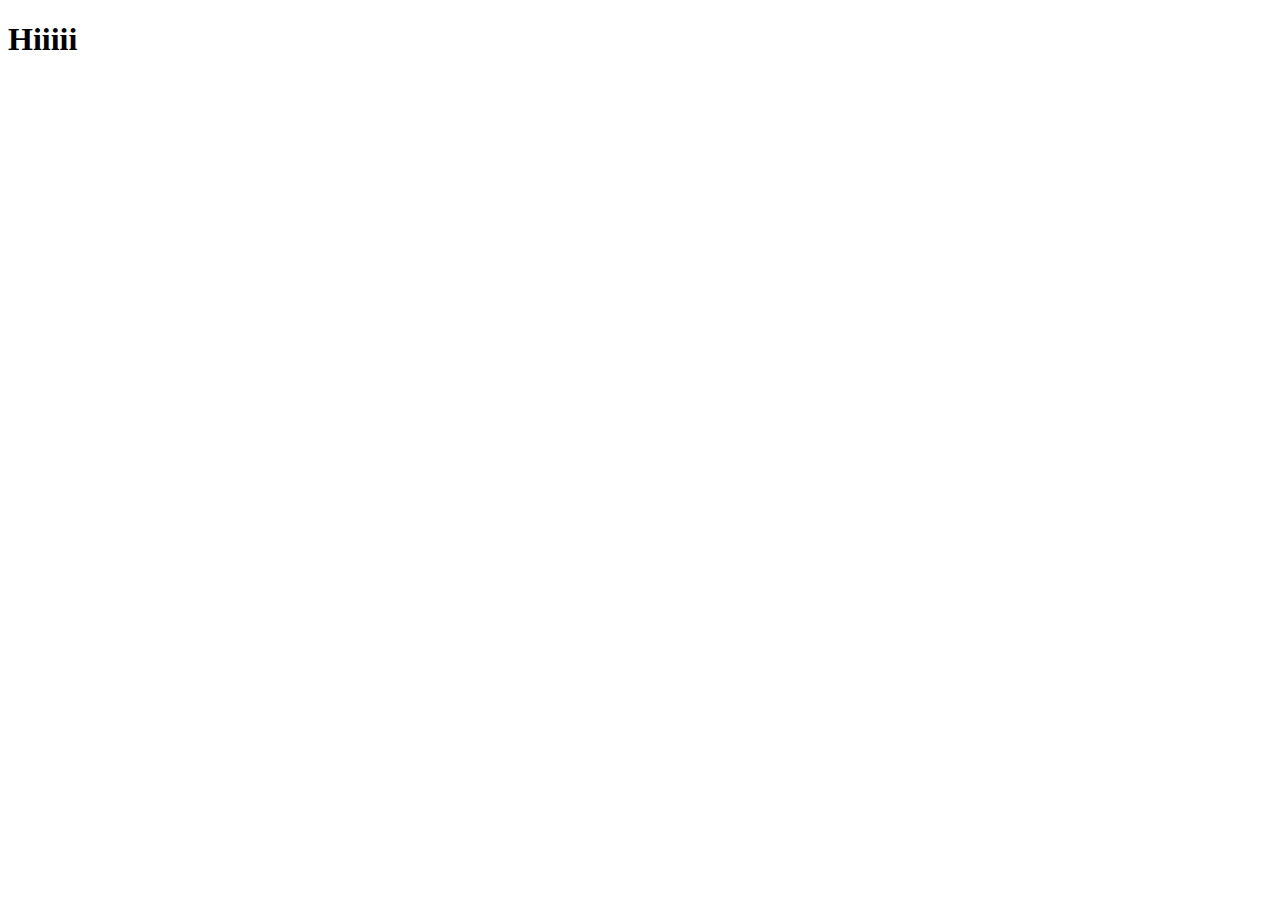
==== index.html @ 508764d7 "first commit" ====
<!DOCTYPE html>
<html lang="en">
<head>
    <meta charset="UTF-8">
    <meta name="viewport" content="width=device-width, initial-scale=1.0">
    <title>Akhil Pokle | Digital Designer and Web Developer</title>
</head>
<body>
    <h1>Hiiiii</h1>
</body>
</html>
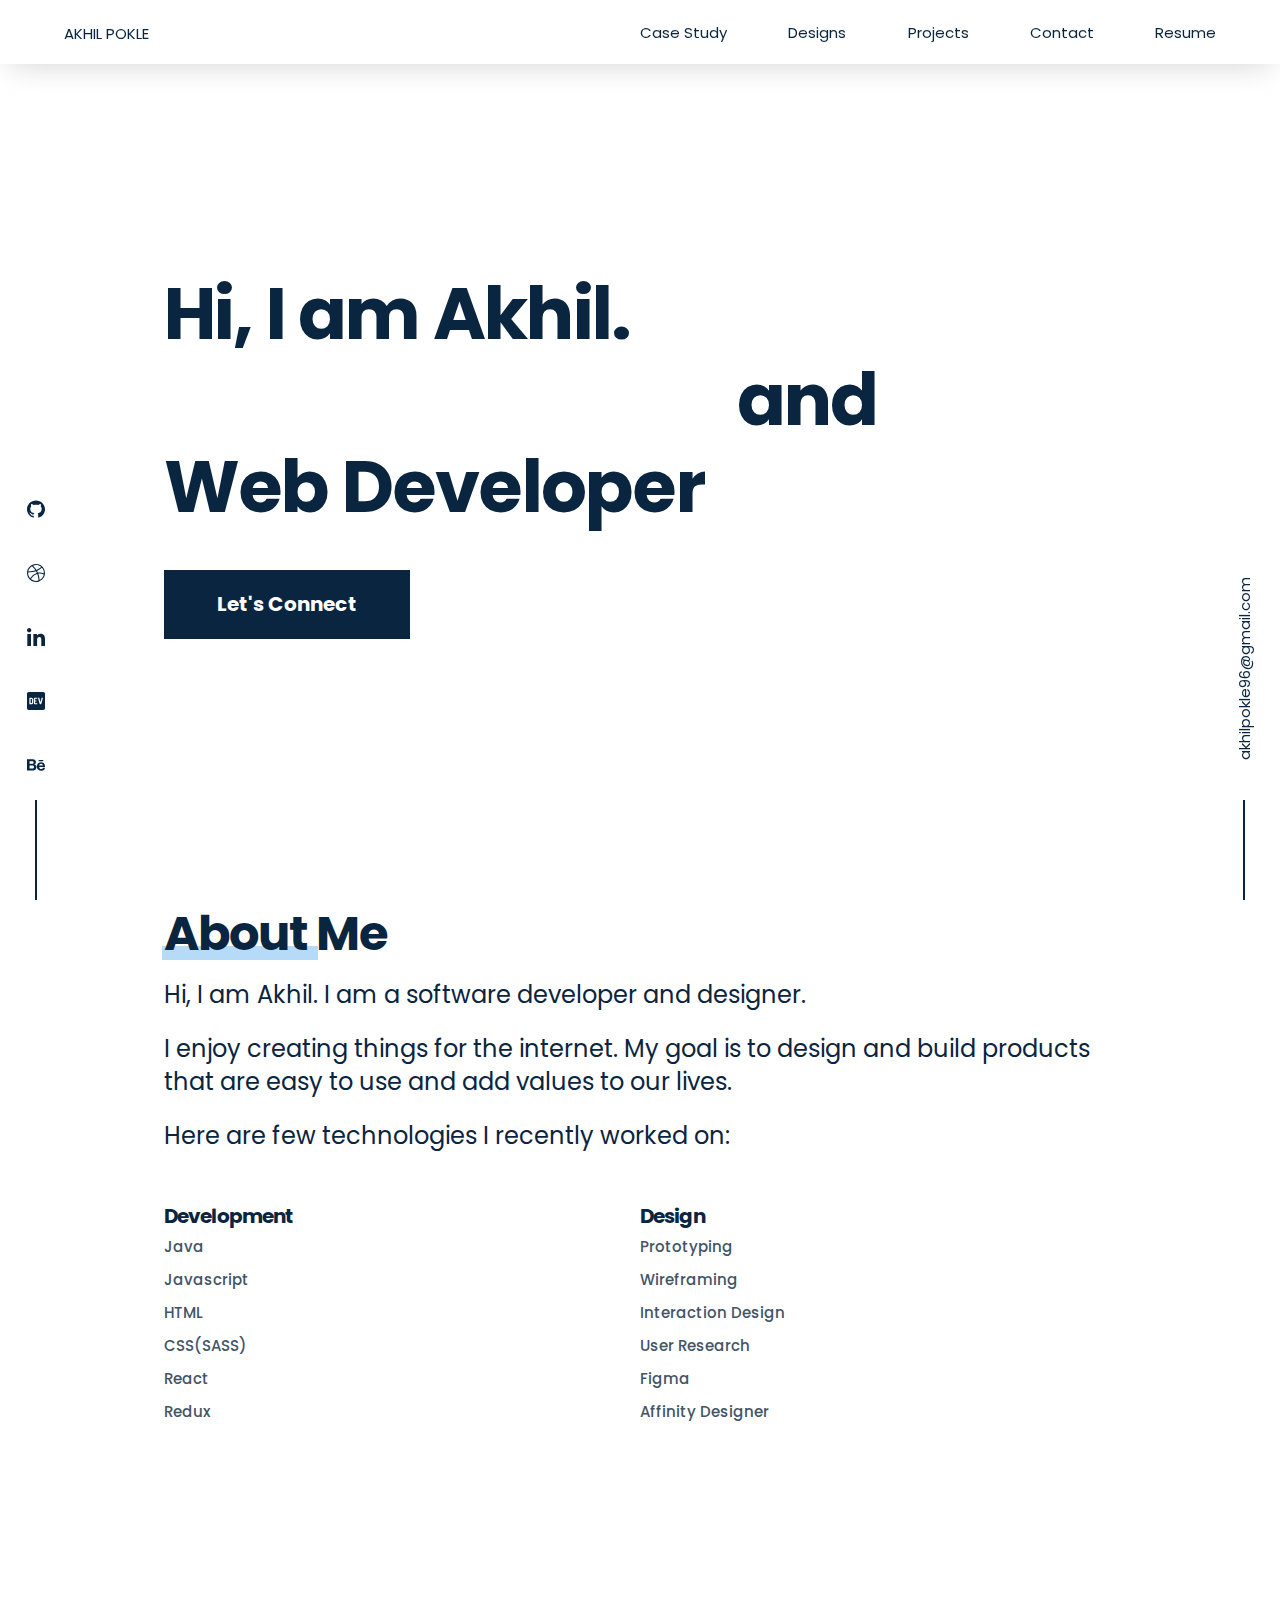
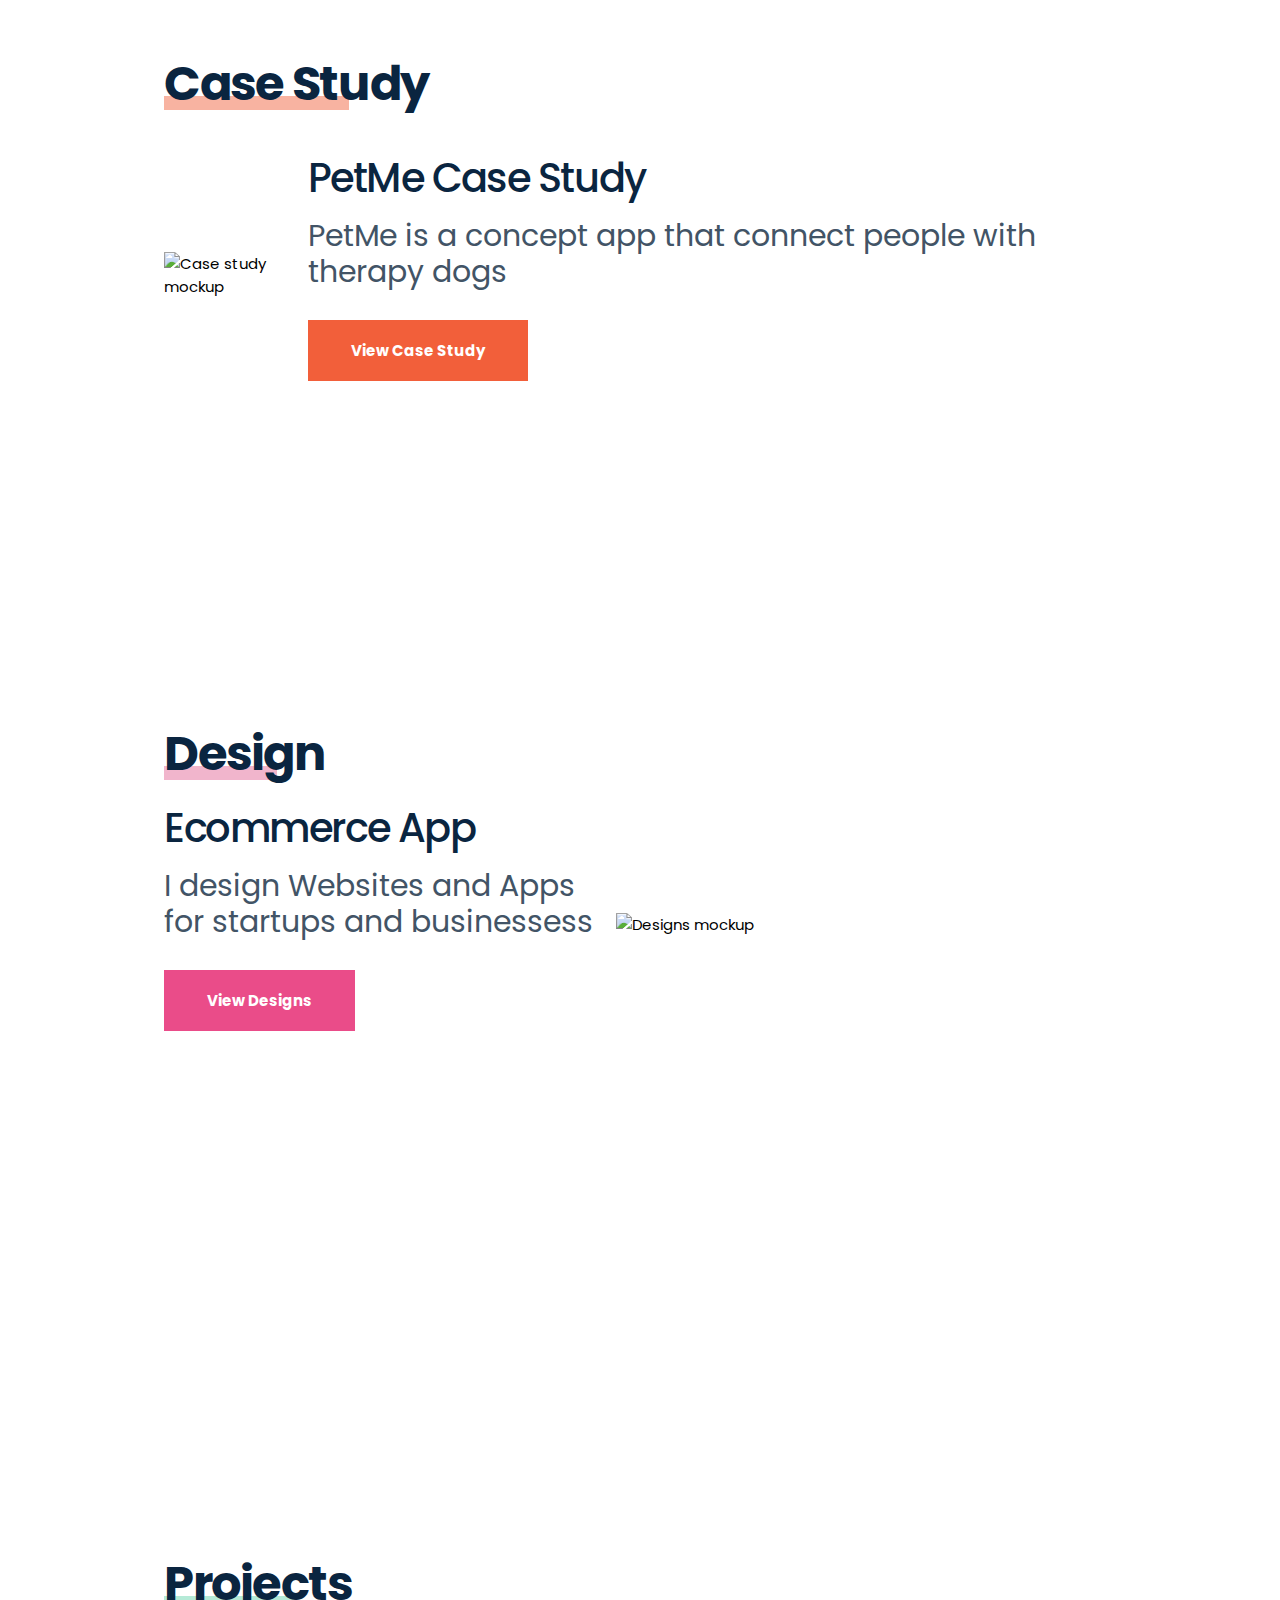
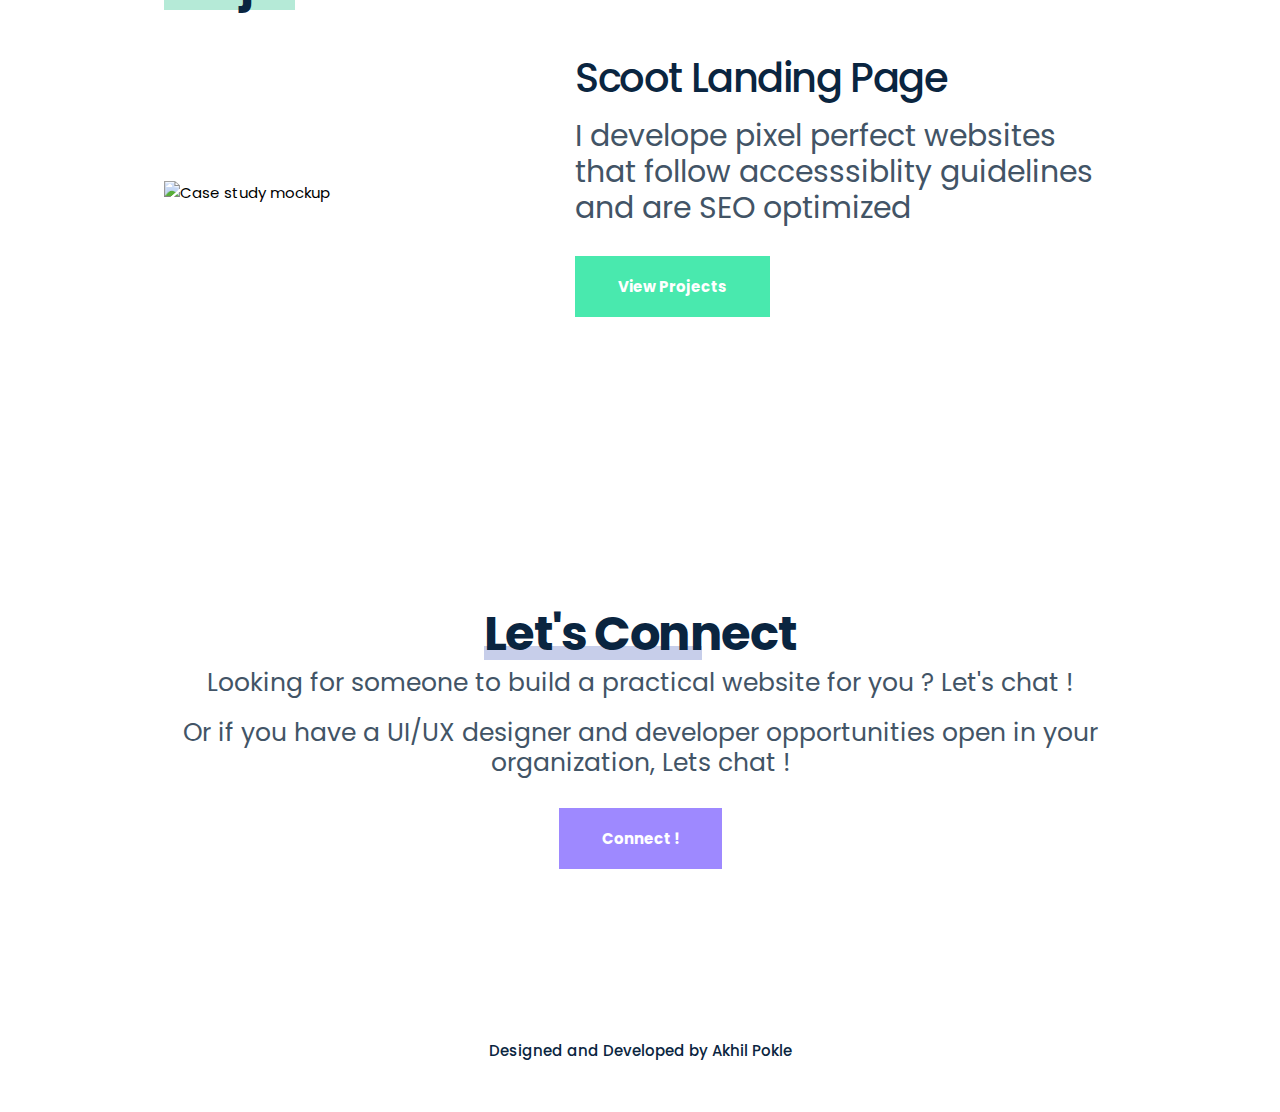
==== commit abadeafb: "project commit" ====
--- a/index.html
+++ b/index.html
@@ -4,8 +4,168 @@
     <meta charset="UTF-8">
     <meta name="viewport" content="width=device-width, initial-scale=1.0">
     <title>Akhil Pokle | Digital Designer and Web Developer</title>
+    <meta name="description" content="FrontEnd Developer | Web Designer | Web Developer | UI/UX Designer. Akhil Pokle is a freelance web designer and developer, he will design and develope websites for your startups and businesses">
+    <meta name="robots" content="index,follow" >   
+    <link rel="stylesheet" href="./styles/style.css">
 </head>
 <body>
-    <h1>Hiiiii</h1>
+    <!-- Hey there fello hacker ! If you're building your own portfolio and need any help, send me a HI, I will help you out with your project :)-->
+    <header>
+        <nav>
+            <div role="navigation" class="container">
+                <div class="logo" role="contentinfo" aria-roledescription="logo"><a href="./index.html">AKHIL POKLE</a></div>
+                <ul class="nav__items">
+                    <li><a class="nav_item" aria-label="Link to case study" href="#casestudy">Case Study</a></li>
+                    <li><a target="_blank" class="nav_item" aria-label="Link to designs" href="https://dribbble.com/akhilpokle">Designs</a></li>
+                    <li><a class="nav_item" aria-label="Link to projects" href="#projects">Projects</a></li>
+                    <li><a class="nav_item" aria-label="Link to contact information" href="#contact">Contact</a></li>
+                    <li><a class="nav_item" aria-label="Link to resume" href="./resume.pdf">Resume</a></li>
+                </ul>
+            </div>
+            <div  class="mobile">
+                <div class="logo" role="contentinfo" aria-roledescription="logo"><a href="./index.html">AKHIL POKLE</a></div>
+                <div class="hamburger">
+                    <span id="line1" role="none" class="line line1"></span>
+                    <span id="line2" role="none" class="line line2"></span>
+                    <span id="line3" role="none" class="line line3"></span>
+                </div>
+                <ul class="mobile__nav__items">
+                    <li><h3>Menu</h3></li>
+                    <li><a class="mobile__nav_item" aria-label="Link to case study" href="./case study/">Case Study</a></li>
+                    <li><a target="_blank" class="mobile__nav_item" aria-label="Link to designs" href="https://dribbble.com/akhilpokle">Designs</a></li>
+                    <li><a class="mobile__nav_item" aria-label="Link to projects" href="#projects">Projects</a></li>
+                    <li><a class="mobile__nav_item" aria-label="Link to contact information" href="#contact">Contact</a></li>
+                    <li><a class="mobile__nav_item" aria-label="Link to resume" href="resume.pdf">Resume</a></li>
+                </ul>
+            </div>
+        </nav>
+    </header>
+    <main>
+
+        <section class="hero">
+            <div role="heading" class="hero__container">
+                <div>
+                    <h1 class="t-h1 hero__header">
+                        Hi, I am Akhil.<br>
+                        <span role="none" class="gradient">Digital Designer</span> and<br>
+                        Web Developer
+                    </h1>
+                    <a aria-label="Link to contact information" href="#contact" class="btn btn-blue">Let's Connect</a>
+                </div>
+            </div>
+    </section>
+    <section class="about" id="about">
+        <div role="contentinfo" class="about__container">
+            <h2 class="t-h2 about__header">About Me</h2>
+            <p class="t-p">Hi, I am Akhil. I am a software developer and designer.</p> 
+            <p class="t-p">I enjoy creating things for the internet. My goal is to design and build products that are easy to use and add values to our lives.</p>
+            <p class="t-p">Here are few technologies I recently worked on:</p>
+            <div role="contentinfo" class="skills__container">
+                <div role="contentinfo" class="skill">
+                    <h4 class="t-h4">Development</h4>
+                    <ul class="skill__items">
+                        <li class="skill__item">Java</li>
+                        <li class="skill__item">Javascript</li>
+                        <li class="skill__item">HTML</li>
+                        <li class="skill__item">CSS(SASS)</li>
+                        <li class="skill__item">React</li>
+                        <li class="skill__item">Redux</li>
+                    </ul>
+                </div>
+                <div role="contentinfo"  class="skill">
+                    <h4 class="t-h4">Design</h4>
+                    <ul class="skill__items">
+                        <li class="skill__item">Prototyping</li>
+                        <li class="skill__item">Wireframing</li>
+                        <li class="skill__item">Interaction Design</li>
+                        <li class="skill__item">User Research</li>
+                        <li class="skill__item">Figma</li>
+                        <li class="skill__item">Affinity Designer</li>
+                    </ul>
+                </div>
+            </div> 
+        </div>
+    </section>
+    <section class="case__study" id="casestudy">
+        <div role="contentinfo" class="case__study__container">
+            <div class="case__study__header">
+                <h2 class="t-h2"> Case Study</h2>
+            </div>
+            <div class="case__study__details">
+                <img src="./images/Artboard 1.png" alt="Case study mockup">
+                <div role="contentinfo" class="case__study__about">
+                    <h3 class="t-h3">PetMe Case Study</h3>
+                    <p class="t-p">PetMe is a concept app that connect people with therapy dogs</p>
+                    <a class="btn btn-orange" href="./case study/petMe/index.html">View Case Study</a>
+                </div>
+            </div>
+        </div>
+    </section>
+    <section class="design" id="design">
+        <div role="contentinfo" class="design__container">
+            <div class="design__header">
+                <h2 class="t-h2">Design</h2>
+            </div>
+            <div class="design__details">
+                <div role="contentinfo" class="design__about">
+                    <h3 class="t-h3">Ecommerce App</h3>
+                    <p class="t-p">I design Websites and Apps for startups and businessess</p>
+                    <a class="btn btn-orange" href="./case study/petMe/index.html">View Designs</a>
+                </div>
+                <img src="./images/design.png" alt="Designs mockup">
+            </div>
+        </div>
+    </section>
+    <section class="projects" id="projects">
+        <div role="contentinfo" class="projects__container">
+            <div class="projects__header">
+                <h2 class="t-h2"> Projects </h2>
+            </div>
+            <div class="projects__details">
+                <img src="./images/scoot.jpg" alt="Case study mockup">
+                <div role="contentinfo" class="projects__about">
+                    <h3 class="t-h3">Scoot Landing Page</h3>
+                    <p class="t-p">I develope pixel perfect websites that follow accesssiblity guidelines and are SEO optimized</p>
+                    <a class="btn btn-orange" href="./projects.html">View Projects</a>
+                </div>
+            </div>
+        </div>
+    </section>
+    <section class="contact" id="contact">
+        <div role="contentinfo" class="contact__container">
+            <h2 class="t-h2 contact__header">Let's Connect</h2>
+            <p class="t-p">Looking for someone to build a practical website for you ? Let's chat !</p> 
+            <p class="t-p">Or if you have a UI/UX designer and developer opportunities open in your organization, Lets chat !</p>
+            <a class="btn btn-orange" href="mailto:akhilpokle96@gmail.com">Connect !</a>
+        </div>
+    </section>
+</main>
+    <footer>
+        <nav>
+            <div class="mobile__nav">
+                <a target="_blank" aria-label="link to github" target="_blank" rel="nofollow noopener noreferrer" aria-label="GitHub" href="https://github.com/AKHILP96"><span class="screen-reader-only">link to github</span>  <svg id="Bold" enable-background="new 0 0 24 24" height="24" viewBox="0 0 24 24" width="24" xmlns="http://www.w3.org/2000/svg"><path fill="#0A2540" d="m12 .5c-6.63 0-12 5.28-12 11.792 0 5.211 3.438 9.63 8.205 11.188.6.111.82-.254.82-.567 0-.28-.01-1.022-.015-2.005-3.338.711-4.042-1.582-4.042-1.582-.546-1.361-1.335-1.725-1.335-1.725-1.087-.731.084-.716.084-.716 1.205.082 1.838 1.215 1.838 1.215 1.07 1.803 2.809 1.282 3.495.981.108-.763.417-1.282.76-1.577-2.665-.295-5.466-1.309-5.466-5.827 0-1.287.465-2.339 1.235-3.164-.135-.298-.54-1.497.105-3.121 0 0 1.005-.316 3.3 1.209.96-.262 1.98-.392 3-.398 1.02.006 2.04.136 3 .398 2.28-1.525 3.285-1.209 3.285-1.209.645 1.624.24 2.823.12 3.121.765.825 1.23 1.877 1.23 3.164 0 4.53-2.805 5.527-5.475 5.817.42.354.81 1.077.81 2.182 0 1.578-.015 2.846-.015 3.229 0 .309.21.678.825.56 4.801-1.548 8.236-5.97 8.236-11.173 0-6.512-5.373-11.792-12-11.792z"/></svg></a>
+                <a target="_blank" aria-label="link to dribbble" target="_blank" rel="nofollow noopener noreferrer" aria-label="Dribbble"  href="https://dribbble.com/akhilpokle"><span class="screen-reader-only">link to dribbble</span>  <svg xmlns="http://www.w3.org/2000/svg" id="regular" enable-background="new 0 0 24 24" height="24" viewBox="0 0 24 24" width="24"><g><path d="m16.354 23.17c.02-.006.039-.014.059-.021 12.215-4.853 8.836-23.149-4.413-23.149-6.649 0-12 5.42-12 12 0 8.327 8.434 14.269 16.354 11.17zm-11.073-3.111c.852-1.432 3.609-5.472 8.315-6.866.984 2.509 1.674 5.436 1.742 8.755-3.566 1.199-7.327.392-10.057-1.889zm11.532 1.263c-.131-3.189-.782-6.017-1.71-8.467 2.082-.325 4.492-.108 7.225.987-.581 3.261-2.666 6.002-5.515 7.48zm5.672-9.031c-3.01-1.131-5.663-1.272-7.959-.834-.355-.8-.728-1.569-1.123-2.277 3.523-1.407 5.605-3.122 6.537-4.03 1.645 1.904 2.622 4.369 2.545 7.141zm-3.61-8.209c-.848.807-2.845 2.437-6.26 3.77-1.674-2.648-3.464-4.516-4.598-5.562 3.628-1.494 7.812-.856 10.858 1.792zm-12.292-1.059c.856.753 2.735 2.561 4.548 5.357-2.49.802-5.612 1.391-9.409 1.474.604-2.894 2.408-5.346 4.861-6.831zm-5.051 8.337c4.25-.069 7.69-.74 10.409-1.648.376.659.733 1.377 1.076 2.123-4.735 1.508-7.694 5.401-8.827 7.159-1.828-2.04-2.836-4.702-2.658-7.634z" data-original="#000000" class="active-path" data-old_color="#000000" fill="#0A2540"/></g> </svg></a>
+                <a target="_blank" aria-label="link to linkedin" target="_blank" rel="nofollow noopener noreferrer" aria-label="LinkedIn"  href="https://www.linkedin.com/in/akhil-pokle/"><span class="screen-reader-only">link to linkedin</span>  <svg xmlns="http://www.w3.org/2000/svg" id="Bold" enable-background="new 0 0 24 24" height="24" viewBox="0 0 24 24" width="24"><g><path d="m23.994 24v-.001h.006v-8.802c0-4.306-.927-7.623-5.961-7.623-2.42 0-4.044 1.328-4.707 2.587h-.07v-2.185h-4.773v16.023h4.97v-7.934c0-2.089.396-4.109 2.983-4.109 2.549 0 2.587 2.384 2.587 4.243v7.801z" data-original="#000000" class="active-path" data-old_color="#000000" fill="#0A2540"/><path d="m.396 7.977h4.976v16.023h-4.976z" data-original="#000000" class="active-path" data-old_color="#000000" fill="#0A2540"/><path d="m2.882 0c-1.591 0-2.882 1.291-2.882 2.882s1.291 2.909 2.882 2.909 2.882-1.318 2.882-2.909c-.001-1.591-1.292-2.882-2.882-2.882z" data-original="#000000" class="active-path" data-old_color="#000000" fill="#0A2540"/></g> </svg></a>
+                <a target="_blank" aria-label="link to dev.to" target="_blank" rel="nofollow noopener noreferrer" aria-label="Dev.to"  href="https://dev.to/akhilpokle"><span class="screen-reader-only">link to dev.to</span>  <svg viewBox="0 32 447.99999999999994 448" xmlns="http://www.w3.org/2000/svg" width="24" height="24"><path fill="#0A2540" d="M120.12 208.29c-3.88-2.9-7.77-4.35-11.65-4.35H91.03v104.47h17.45c3.88 0 7.77-1.45 11.65-4.35s5.82-7.25 5.82-13.06v-69.65c-.01-5.8-1.96-10.16-5.83-13.06zM404.1 32H43.9C19.7 32 .06 51.59 0 75.8v360.4C.06 460.41 19.7 480 43.9 480h360.2c24.21 0 43.84-19.59 43.9-43.8V75.8c-.06-24.21-19.7-43.8-43.9-43.8zM154.2 291.19c0 18.81-11.61 47.31-48.36 47.25h-46.4V172.98h47.38c35.44 0 47.36 28.46 47.37 47.28zm100.68-88.66H201.6v38.42h32.57v29.57H201.6v38.41h53.29v29.57h-62.18c-11.16.29-20.44-8.53-20.72-19.69V193.7c-.27-11.15 8.56-20.41 19.71-20.69h63.19zm103.64 115.29c-13.2 30.75-36.85 24.63-47.44 0l-38.53-144.8h32.57l29.71 113.72 29.57-113.72h32.58z"/></svg></a>
+                <a target="_blank" aria-label="link to behance" target="_blank" rel="nofollow noopener noreferrer" aria-label="behance"  href="https://www.behance.net/akhilpokle"><span class="screen-reader-only">link to behance</span><svg xmlns="http://www.w3.org/2000/svg" width="24" height="24" viewBox="0.5 94.187 511 323.626"><path fill="#0A2540" d="M206.729 238.87s48.358-3.59 48.358-60.297c0-56.711-39.563-84.387-89.678-84.387H.5v316.909h164.909s100.671 3.18 100.671-93.537c0 .001 4.389-78.688-59.351-78.688zm-53.19-88.357h11.87s22.416 0 22.416 32.973c0 32.969-13.183 37.749-28.136 37.749H73.161v-70.722h80.378zm7.21 204.257H73.161v-84.69h92.248s33.41-.438 33.41 43.522c0 37.068-24.954 40.888-38.07 41.168zm239.593-179.953c-121.873 0-121.765 121.766-121.765 121.766s-8.362 121.141 121.765 121.141c0 0 108.438 6.195 108.438-84.271h-55.768s1.86 34.068-50.81 34.068c0 0-55.777 3.738-55.777-55.135H510.64c0-.001 17.968-137.569-110.298-137.569zm-54.53 95.263s6.81-48.846 55.769-48.846c48.949 0 48.336 48.846 48.336 48.846H345.812zm117.096-118.199H332.159v-39.025h130.749v39.025z"/></svg></a>
+            </div>
+        </nav>
+        <div role="contentinfo" class="bragging">
+            <p>Designed and Developed  by Akhil Pokle</p>
+        </div>
+    </footer>
+    <section class="side__left">
+        <a target="_blank" aria-label="link to github" target="_blank" rel="nofollow noopener noreferrer" aria-label="GitHub" href="https://github.com/AKHILP96"><span class="screen-reader-only">link to github</span>  <svg id="Bold" enable-background="new 0 0 24 24" height="18" viewBox="0 0 24 24" width="18" xmlns="http://www.w3.org/2000/svg"><path fill="#0A2540" d="m12 .5c-6.63 0-12 5.28-12 11.792 0 5.211 3.438 9.63 8.205 11.188.6.111.82-.254.82-.567 0-.28-.01-1.022-.015-2.005-3.338.711-4.042-1.582-4.042-1.582-.546-1.361-1.335-1.725-1.335-1.725-1.087-.731.084-.716.084-.716 1.205.082 1.838 1.215 1.838 1.215 1.07 1.803 2.809 1.282 3.495.981.108-.763.417-1.282.76-1.577-2.665-.295-5.466-1.309-5.466-5.827 0-1.287.465-2.339 1.235-3.164-.135-.298-.54-1.497.105-3.121 0 0 1.005-.316 3.3 1.209.96-.262 1.98-.392 3-.398 1.02.006 2.04.136 3 .398 2.28-1.525 3.285-1.209 3.285-1.209.645 1.624.24 2.823.12 3.121.765.825 1.23 1.877 1.23 3.164 0 4.53-2.805 5.527-5.475 5.817.42.354.81 1.077.81 2.182 0 1.578-.015 2.846-.015 3.229 0 .309.21.678.825.56 4.801-1.548 8.236-5.97 8.236-11.173 0-6.512-5.373-11.792-12-11.792z"/></svg></a>
+        <a target="_blank" aria-label="link to dribbble" target="_blank" rel="nofollow noopener noreferrer" aria-label="Dribbble"  href="https://dribbble.com/akhilpokle"><span class="screen-reader-only">link to dribbble</span>  <svg xmlns="http://www.w3.org/2000/svg" id="regular" enable-background="new 0 0 24 24" height="18" viewBox="0 0 24 24" width="18"><g><path d="m16.354 23.17c.02-.006.039-.014.059-.021 12.215-4.853 8.836-23.149-4.413-23.149-6.649 0-12 5.42-12 12 0 8.327 8.434 14.269 16.354 11.17zm-11.073-3.111c.852-1.432 3.609-5.472 8.315-6.866.984 2.509 1.674 5.436 1.742 8.755-3.566 1.199-7.327.392-10.057-1.889zm11.532 1.263c-.131-3.189-.782-6.017-1.71-8.467 2.082-.325 4.492-.108 7.225.987-.581 3.261-2.666 6.002-5.515 7.48zm5.672-9.031c-3.01-1.131-5.663-1.272-7.959-.834-.355-.8-.728-1.569-1.123-2.277 3.523-1.407 5.605-3.122 6.537-4.03 1.645 1.904 2.622 4.369 2.545 7.141zm-3.61-8.209c-.848.807-2.845 2.437-6.26 3.77-1.674-2.648-3.464-4.516-4.598-5.562 3.628-1.494 7.812-.856 10.858 1.792zm-12.292-1.059c.856.753 2.735 2.561 4.548 5.357-2.49.802-5.612 1.391-9.409 1.474.604-2.894 2.408-5.346 4.861-6.831zm-5.051 8.337c4.25-.069 7.69-.74 10.409-1.648.376.659.733 1.377 1.076 2.123-4.735 1.508-7.694 5.401-8.827 7.159-1.828-2.04-2.836-4.702-2.658-7.634z" data-original="#000000" class="active-path" data-old_color="#000000" fill="#0A2540"/></g> </svg></a>
+        <a target="_blank" aria-label="link to linkedin" target="_blank" rel="nofollow noopener noreferrer" aria-label="LinkedIn"  href="https://www.linkedin.com/in/akhil-pokle/"><span class="screen-reader-only">link to linkedin</span>  <svg xmlns="http://www.w3.org/2000/svg" id="Bold" enable-background="new 0 0 24 24" height="18" viewBox="0 0 24 24" width="18"><g><path d="m23.994 24v-.001h.006v-8.802c0-4.306-.927-7.623-5.961-7.623-2.42 0-4.044 1.328-4.707 2.587h-.07v-2.185h-4.773v16.023h4.97v-7.934c0-2.089.396-4.109 2.983-4.109 2.549 0 2.587 2.384 2.587 4.243v7.801z" data-original="#000000" class="active-path" data-old_color="#000000" fill="#0A2540"/><path d="m.396 7.977h4.976v16.023h-4.976z" data-original="#000000" class="active-path" data-old_color="#000000" fill="#0A2540"/><path d="m2.882 0c-1.591 0-2.882 1.291-2.882 2.882s1.291 2.909 2.882 2.909 2.882-1.318 2.882-2.909c-.001-1.591-1.292-2.882-2.882-2.882z" data-original="#000000" class="active-path" data-old_color="#000000" fill="#0A2540"/></g> </svg></a>
+        <a target="_blank" aria-label="link to dev.to" target="_blank" rel="nofollow noopener noreferrer" aria-label="Dev.to"  href="https://dev.to/akhilpokle"><span class="screen-reader-only">link to dev.to</span>  <svg viewBox="0 32 447.99999999999994 448" xmlns="http://www.w3.org/2000/svg" width="18" height="18"><path fill="#0A2540" d="M120.12 208.29c-3.88-2.9-7.77-4.35-11.65-4.35H91.03v104.47h17.45c3.88 0 7.77-1.45 11.65-4.35s5.82-7.25 5.82-13.06v-69.65c-.01-5.8-1.96-10.16-5.83-13.06zM404.1 32H43.9C19.7 32 .06 51.59 0 75.8v360.4C.06 460.41 19.7 480 43.9 480h360.2c24.21 0 43.84-19.59 43.9-43.8V75.8c-.06-24.21-19.7-43.8-43.9-43.8zM154.2 291.19c0 18.81-11.61 47.31-48.36 47.25h-46.4V172.98h47.38c35.44 0 47.36 28.46 47.37 47.28zm100.68-88.66H201.6v38.42h32.57v29.57H201.6v38.41h53.29v29.57h-62.18c-11.16.29-20.44-8.53-20.72-19.69V193.7c-.27-11.15 8.56-20.41 19.71-20.69h63.19zm103.64 115.29c-13.2 30.75-36.85 24.63-47.44 0l-38.53-144.8h32.57l29.71 113.72 29.57-113.72h32.58z"/></svg></a>
+        <a target="_blank" aria-label="link to behance" target="_blank" rel="nofollow noopener noreferrer" aria-label="behance"  href="https://www.behance.net/akhilpokle"><span class="screen-reader-only">link to behance</span><svg xmlns="http://www.w3.org/2000/svg" width="18" height="18" viewBox="0.5 94.187 511 323.626"><path fill="#0A2540" d="M206.729 238.87s48.358-3.59 48.358-60.297c0-56.711-39.563-84.387-89.678-84.387H.5v316.909h164.909s100.671 3.18 100.671-93.537c0 .001 4.389-78.688-59.351-78.688zm-53.19-88.357h11.87s22.416 0 22.416 32.973c0 32.969-13.183 37.749-28.136 37.749H73.161v-70.722h80.378zm7.21 204.257H73.161v-84.69h92.248s33.41-.438 33.41 43.522c0 37.068-24.954 40.888-38.07 41.168zm239.593-179.953c-121.873 0-121.765 121.766-121.765 121.766s-8.362 121.141 121.765 121.141c0 0 108.438 6.195 108.438-84.271h-55.768s1.86 34.068-50.81 34.068c0 0-55.777 3.738-55.777-55.135H510.64c0-.001 17.968-137.569-110.298-137.569zm-54.53 95.263s6.81-48.846 55.769-48.846c48.949 0 48.336 48.846 48.336 48.846H345.812zm117.096-118.199H332.159v-39.025h130.749v39.025z"/></svg></a>
+    </section>
+    <section class="side__right">
+        <a href="mailto:akhilpokle96@gmail.com"><p>akhilpokle96@gmail.com</p></a>
+    </section>
+    <div role="contentinfo" id="shots"></div>
+    <script src="https://cdnjs.cloudflare.com/ajax/libs/jquery/3.5.1/jquery.min.js" integrity="sha512-bLT0Qm9VnAYZDflyKcBaQ2gg0hSYNQrJ8RilYldYQ1FxQYoCLtUjuuRuZo+fjqhx/qtq/1itJ0C2ejDxltZVFg==" crossorigin="anonymous"></script>
+    <script src="./app.js"></script>
 </body>
 </html>--- a/styles/style.css
+++ b/styles/style.css
@@ -0,0 +1,1288 @@
+@import url("https://fonts.googleapis.com/css2?family=Poppins:wght@400;500;700&display=swap");
+:root {
+  --color-header: #0a2540;
+  --color-copy: #425466;
+  --color-white: #fff;
+  --font-family: 'Poppins', sans-serif;
+  --weight-light: 400;
+  --weight-regular: 500;
+  --weight-bold: 700;
+  --transition: 300ms ease-in-out;
+}
+
+html {
+  -webkit-box-sizing: border-box;
+          box-sizing: border-box;
+  font-size: 62.5%;
+}
+
+*,
+*::before,
+*::after {
+  -webkit-box-sizing: inherit;
+          box-sizing: inherit;
+}
+
+html,
+body {
+  height: 100%;
+}
+
+body {
+  margin: 0;
+  font-family: var(--font-family);
+  font-size: 1.5rem;
+  background-color: var(--color-white);
+  color: var(--color-dim-grey);
+  overflow-x: hidden;
+  position: relative;
+}
+
+ul {
+  list-style-type: none;
+  padding: 0;
+  margin: 0;
+}
+
+a {
+  text-decoration: none;
+}
+
+h1,
+h2,
+h3,
+h4,
+p {
+  margin: 0;
+}
+
+html {
+  scroll-behavior: smooth;
+}
+
+.t-h1 {
+  font-family: var(--font-family);
+  font-weight: var(--weight-bold);
+  line-height: 1;
+  font-size: 7.2rem;
+  letter-spacing: -1.79px;
+  color: var(--color-header);
+}
+
+.t-h2 {
+  font-family: var(--font-family);
+  font-weight: var(--weight-bold);
+  font-size: 4.8rem;
+  letter-spacing: -1.43px;
+  line-height: 1;
+  color: var(--color-header);
+}
+
+.t-h3 {
+  font-family: var(--font-family);
+  font-weight: var(--weight-regular);
+  font-size: 4rem;
+  letter-spacing: -1.43px;
+  line-height: 1;
+  color: var(--color-header);
+}
+
+.t-h4 {
+  font-family: var(--font-family);
+  font-weight: var(--weight-bold);
+  font-size: 2rem;
+  letter-spacing: -0.89px;
+  line-height: 1.4;
+  color: var(--color-header);
+}
+
+.t-p {
+  font-family: var(--font-family);
+  font-weight: var(--weight-light);
+  font-size: 1.5rem;
+  letter-spacing: 0px;
+  line-height: 2.5rem;
+  color: var(--color-header);
+}
+
+.btn {
+  text-decoration: none;
+  border: none;
+  cursor: pointer;
+  font-weight: var(--weight-bold);
+  font-family: var(--font-family);
+  font-size: 1.5rem;
+  line-height: 1.667;
+  display: -webkit-box;
+  display: -ms-flexbox;
+  display: flex;
+  -webkit-box-pack: center;
+      -ms-flex-pack: center;
+          justify-content: center;
+  -webkit-box-align: center;
+      -ms-flex-align: center;
+          align-items: center;
+}
+
+.btn-blue {
+  background-color: var(--color-header);
+  border: 3px solid transparent;
+  color: var(--color-white);
+  -webkit-transition: var(--transition);
+  transition: var(--transition);
+}
+
+.btn-blue:hover, .btn-blue:focus {
+  outline: none;
+  color: var(--color-header);
+  background-color: transparent;
+  border-color: var(--color-header);
+}
+
+.screen-reader-only {
+  padding: 0;
+  width: 1px;
+  height: 1px;
+  position: absolute;
+  clip: rect(1px, 1px, 1px, 1px);
+  -webkit-clip-path: inset(0px 0px 99.9% 99.9%);
+          clip-path: inset(0px 0px 99.9% 99.9%);
+  overflow: hidden;
+  border: 0;
+}
+
+a {
+  color: #0a2540;
+  -webkit-transition: var(--transition);
+  transition: var(--transition);
+}
+
+a:hover {
+  color: #7c8fa1;
+}
+
+header {
+  position: fixed;
+  width: 100%;
+  height: 6.4rem;
+  background-color: #fff;
+  z-index: 10;
+  -webkit-box-shadow: rgba(189, 189, 189, 0.7) 0px 10px 30px -10px;
+          box-shadow: rgba(189, 189, 189, 0.7) 0px 10px 30px -10px;
+}
+
+@media only screen and (max-width: 48em) {
+  header {
+    position: relative;
+  }
+}
+
+@media only screen and (max-width: 48em) {
+  header nav {
+    width: 100%;
+    margin: 0 auto;
+  }
+}
+
+header .container {
+  display: -webkit-box;
+  display: -ms-flexbox;
+  display: flex;
+  -webkit-box-orient: horizontal;
+  -webkit-box-direction: normal;
+      -ms-flex-flow: row nowrap;
+          flex-flow: row nowrap;
+  -webkit-box-align: center;
+      -ms-flex-align: center;
+          align-items: center;
+  -webkit-box-pack: justify;
+      -ms-flex-pack: justify;
+          justify-content: space-between;
+  position: relative;
+  height: 6.4rem;
+  width: 100%;
+  max-width: 1152px;
+  margin: 0 auto;
+}
+
+@media only screen and (max-width: 48em) {
+  header .container {
+    display: none;
+  }
+}
+
+@media only screen and (max-width: 1200px) {
+  header .container {
+    width: 80%;
+  }
+}
+
+@media only screen and (max-width: 48em) {
+  header {
+    display: -webkit-box;
+    display: -ms-flexbox;
+    display: flex;
+    position: relative;
+    height: 9.6rem;
+    padding-right: 4rem;
+    padding-left: 4rem;
+    -webkit-box-pack: justify;
+        -ms-flex-pack: justify;
+            justify-content: space-between;
+    -webkit-box-align: center;
+        -ms-flex-align: center;
+            align-items: center;
+  }
+}
+
+@media only screen and (max-width: 64em) {
+  header {
+    max-width: var(--space-max-width);
+    margin: 0 auto;
+  }
+}
+
+@media (min-width: 1200px) {
+  header {
+    padding: 0;
+  }
+}
+
+header .logo {
+  height: 2rem;
+}
+
+header .logo img {
+  width: 100%;
+}
+
+@media only screen and (max-width: 48em) {
+  header .logo {
+    height: 2.9rem;
+  }
+}
+
+header .nav__items {
+  display: -webkit-box;
+  display: -ms-flexbox;
+  display: flex;
+  -webkit-box-align: center;
+      -ms-flex-align: center;
+          align-items: center;
+  width: 50%;
+  -webkit-box-pack: justify;
+      -ms-flex-pack: justify;
+          justify-content: space-between;
+}
+
+header .nav__items .nav__item {
+  color: #0a2540;
+}
+
+header .nav__items .nav__item:nth-child(2) {
+  margin: 0 3.2rem;
+}
+
+header .mobile {
+  display: none;
+}
+
+@media only screen and (max-width: 48em) {
+  header .mobile {
+    display: -webkit-box;
+    display: -ms-flexbox;
+    display: flex;
+    -webkit-box-pack: justify;
+        -ms-flex-pack: justify;
+            justify-content: space-between;
+    -webkit-box-align: center;
+        -ms-flex-align: center;
+            align-items: center;
+  }
+}
+
+header .mobile .hamburger {
+  width: 3rem;
+  height: 3rem;
+  display: -webkit-box;
+  display: -ms-flexbox;
+  display: flex;
+  -webkit-box-orient: vertical;
+  -webkit-box-direction: normal;
+      -ms-flex-direction: column;
+          flex-direction: column;
+  -webkit-box-pack: justify;
+      -ms-flex-pack: justify;
+          justify-content: space-between;
+  -webkit-box-align: center;
+      -ms-flex-align: center;
+          align-items: center;
+}
+
+header .mobile .hamburger .line {
+  width: 100%;
+  height: 0.2rem;
+  background-color: #0a2540;
+  margin: 0;
+  padding: 0;
+}
+
+header .mobile .hamburger .line1,
+header .mobile .hamburger .line2,
+header .mobile .hamburger .line3 {
+  -webkit-transition: all 0.2s ease-in;
+  transition: all 0.2s ease-in;
+}
+
+header .mobile .hamburger .line1.show {
+  -webkit-transform: translate(0px, 12px) rotate(405deg);
+          transform: translate(0px, 12px) rotate(405deg);
+  -webkit-animation: slant 0.2s;
+          animation: slant 0.2s;
+}
+
+header .mobile .hamburger .line2.show {
+  -webkit-transform: scale(0);
+          transform: scale(0);
+}
+
+header .mobile .hamburger .line3.show {
+  -webkit-transform: translate(0px, -15px) rotate(-405deg);
+          transform: translate(0px, -15px) rotate(-405deg);
+}
+
+header .mobile .mobile__nav__items {
+  display: none;
+}
+
+header .mobile .mobile__nav__items.show {
+  display: -webkit-box;
+  display: -ms-flexbox;
+  display: flex;
+  background-color: #0a2540;
+  color: white;
+  margin-left: 0px;
+  -webkit-box-pack: space-evenly;
+      -ms-flex-pack: space-evenly;
+          justify-content: space-evenly;
+  position: absolute;
+  bottom: calc(-90vh + 6.4rem);
+  left: 0;
+  width: 100vw;
+  height: calc(90vh - 6.4rem);
+  -webkit-box-orient: vertical;
+  -webkit-box-direction: normal;
+      -ms-flex-direction: column;
+          flex-direction: column;
+  -webkit-box-align: center;
+      -ms-flex-align: center;
+          align-items: center;
+}
+
+header .mobile .mobile__nav__items.show a {
+  color: white;
+  border-bottom: 1px solid white;
+}
+
+header .active {
+  color: orangered;
+}
+
+footer {
+  width: 100%;
+  display: -webkit-box;
+  display: -ms-flexbox;
+  display: flex;
+  -webkit-box-orient: vertical;
+  -webkit-box-direction: normal;
+      -ms-flex-direction: column;
+          flex-direction: column;
+}
+
+@media only screen and (max-width: 48em) {
+  footer {
+    display: -webkit-box;
+    display: -ms-flexbox;
+    display: flex;
+  }
+}
+
+footer .container {
+  width: 100%;
+  max-width: 1150px;
+  margin: 0 auto;
+  padding: 6.4rem 0 8.8rem;
+  display: -webkit-box;
+  display: -ms-flexbox;
+  display: flex;
+  -webkit-box-orient: horizontal;
+  -webkit-box-direction: normal;
+      -ms-flex-direction: row;
+          flex-direction: row;
+  -webkit-box-align: center;
+      -ms-flex-align: center;
+          align-items: center;
+  -webkit-box-pack: justify;
+      -ms-flex-pack: justify;
+          justify-content: space-between;
+}
+
+@media only screen and (max-width: 48em) {
+  footer .container {
+    padding: 3.6rem 4rem;
+  }
+}
+
+@media (min-width: 1200px) {
+  footer .container {
+    padding: 3.6rem 0;
+  }
+}
+
+footer .bragging {
+  display: -webkit-box;
+  display: -ms-flexbox;
+  display: flex;
+  -webkit-box-pack: center;
+      -ms-flex-pack: center;
+          justify-content: center;
+  -webkit-box-align: center;
+      -ms-flex-align: center;
+          align-items: center;
+  padding: 5rem 0rem;
+  color: #0a2540;
+  font-weight: 500;
+}
+
+footer svg {
+  max-width: 108px;
+}
+
+footer nav {
+  display: -webkit-box;
+  display: -ms-flexbox;
+  display: flex;
+  -webkit-box-pack: center;
+      -ms-flex-pack: center;
+          justify-content: center;
+  -webkit-box-align: center;
+      -ms-flex-align: center;
+          align-items: center;
+}
+
+footer .mobile__nav {
+  display: none;
+  width: 80%;
+  max-width: 500px;
+  margin: 0 auto;
+}
+
+@media only screen and (max-width: 48em) {
+  footer .mobile__nav {
+    display: -webkit-box;
+    display: -ms-flexbox;
+    display: flex;
+    -webkit-box-pack: justify;
+        -ms-flex-pack: justify;
+            justify-content: space-between;
+    -webkit-box-align: center;
+        -ms-flex-align: center;
+            align-items: center;
+  }
+}
+
+.side__left {
+  position: fixed;
+  left: 4px;
+  bottom: 0;
+  display: -webkit-box;
+  display: -ms-flexbox;
+  display: flex;
+  -webkit-box-orient: vertical;
+  -webkit-box-direction: normal;
+      -ms-flex-direction: column;
+          flex-direction: column;
+  -webkit-box-pack: center;
+      -ms-flex-pack: center;
+          justify-content: center;
+  -webkit-box-align: center;
+      -ms-flex-align: center;
+          align-items: center;
+  width: 5vw;
+}
+
+.side__left a {
+  padding: 2rem 0rem;
+  margin: 0;
+}
+
+.side__left::after {
+  content: '';
+  height: 100px;
+  width: 2px;
+  background-color: #0a2540;
+  left: 4px;
+  bottom: 0;
+}
+
+@media only screen and (max-width: 48em) {
+  .side__left {
+    display: none;
+  }
+}
+
+.side__right {
+  position: fixed;
+  right: 4px;
+  bottom: 0px;
+  display: -webkit-box;
+  display: -ms-flexbox;
+  display: flex;
+  -webkit-box-orient: vertical;
+  -webkit-box-direction: normal;
+      -ms-flex-direction: column;
+          flex-direction: column;
+  -webkit-box-pack: center;
+      -ms-flex-pack: center;
+          justify-content: center;
+  -webkit-box-align: center;
+      -ms-flex-align: center;
+          align-items: center;
+  width: 5vw;
+}
+
+.side__right p {
+  -webkit-transform: rotate(270deg);
+          transform: rotate(270deg);
+  padding: 100px;
+  color: #0a2540;
+}
+
+.side__right a {
+  padding: 2rem 0rem;
+  margin: 0;
+}
+
+.side__right::after {
+  content: '';
+  height: 100px;
+  width: 2px;
+  background-color: #0a2540;
+  right: 4px;
+  bottom: 0;
+}
+
+@media only screen and (max-width: 48em) {
+  .side__right {
+    display: none;
+  }
+}
+
+.hero {
+  width: 100%;
+  height: 90vh;
+  overflow: hidden;
+  display: -webkit-box;
+  display: -ms-flexbox;
+  display: flex;
+  -webkit-box-pack: center;
+      -ms-flex-pack: center;
+          justify-content: center;
+  -webkit-box-align: center;
+      -ms-flex-align: center;
+          align-items: center;
+}
+
+.hero__container {
+  width: 100%;
+  max-width: 1152px;
+  margin: 0 auto;
+  padding: 10rem;
+  display: -webkit-box;
+  display: -ms-flexbox;
+  display: flex;
+  -webkit-box-pack: justify;
+      -ms-flex-pack: justify;
+          justify-content: space-between;
+  padding-top: 20rem;
+}
+
+@media only screen and (max-width: 48em) {
+  .hero__container {
+    text-align: center;
+    -webkit-box-pack: center;
+        -ms-flex-pack: center;
+            justify-content: center;
+    -webkit-box-align: center;
+        -ms-flex-align: center;
+            align-items: center;
+    padding: 0rem;
+  }
+}
+
+.hero__container .t-h1 {
+  line-height: 1.2;
+}
+
+@media only screen and (max-width: 48em) {
+  .hero__container .t-h1 {
+    font-size: 4rem;
+    text-align: center;
+  }
+}
+
+.hero__container .t-h1 .gradient {
+  background-image: url("../images/2.jpg");
+  -o-object-fit: cover;
+     object-fit: cover;
+  background-position: center center;
+  min-width: 100%;
+  -webkit-background-clip: text;
+  -webkit-text-fill-color: transparent;
+  background-repeat: no-repeat;
+}
+
+.hero__container .btn {
+  display: inline-block;
+  padding: 1.5rem 5rem;
+  margin-top: 4rem;
+  font-size: 2rem;
+}
+
+.about {
+  width: 100%;
+  height: 75rem;
+  overflow: hidden;
+}
+
+.about__container {
+  width: 100%;
+  max-width: 1152px;
+  margin: 0 auto;
+  padding: 10rem;
+}
+
+@media only screen and (max-width: 48em) {
+  .about__container {
+    width: 90%;
+    padding: 10rem 0rem;
+  }
+}
+
+.about__header {
+  position: relative;
+  display: inline-block;
+  z-index: 1;
+  cursor: pointer;
+}
+
+.about__header::after {
+  content: ' ';
+  height: 30%;
+  width: 70%;
+  position: absolute;
+  bottom: -2px;
+  left: -2px;
+  background-color: #b5dbf8;
+  z-index: -1;
+  -webkit-transition: all 0.1s ease-in;
+  transition: all 0.1s ease-in;
+}
+
+.about__header:hover::after {
+  content: ' ';
+  height: 120%;
+  width: 110%;
+  position: absolute;
+  bottom: -2px;
+  left: -2px;
+  left: 0;
+  background-color: #b5dbf8;
+  z-index: -1;
+}
+
+.about .t-p {
+  font-size: 2.4rem;
+  padding-top: 2rem;
+  line-height: 1.4;
+}
+
+@media only screen and (max-width: 48em) {
+  .about .t-p {
+    font-size: 2rem;
+  }
+}
+
+.about .skills__container {
+  display: -ms-grid;
+  display: grid;
+  width: 100%;
+  -ms-grid-columns: 50% 50%;
+      grid-template-columns: 50% 50%;
+  padding: 5rem 0rem;
+}
+
+.about .skills__container .skill__items li {
+  font-weight: 500;
+  color: var(--color-copy);
+  padding: 0.5rem 0rem;
+}
+
+.case__study {
+  width: 100%;
+  min-height: 75rem;
+  overflow: hidden;
+}
+
+.case__study__container {
+  width: 100%;
+  max-width: 1152px;
+  margin: 0 auto;
+  padding: 10rem;
+}
+
+@media only screen and (max-width: 48em) {
+  .case__study__container {
+    width: 90%;
+    padding: 10rem 0rem;
+  }
+}
+
+.case__study__header {
+  position: relative;
+  display: inline-block;
+  z-index: 1;
+  cursor: pointer;
+}
+
+.case__study__header::after {
+  content: ' ';
+  height: 30%;
+  width: 70%;
+  position: absolute;
+  bottom: -2px;
+  left: -2px;
+  left: 0;
+  background-color: #f8b3a1;
+  z-index: -1;
+  -webkit-transition: all 0.1s ease-in;
+  transition: all 0.1s ease-in;
+}
+
+.case__study__header:hover::after {
+  content: ' ';
+  height: 120%;
+  width: 110%;
+  position: absolute;
+  bottom: -2px;
+  left: -2px;
+  left: 0;
+  background-color: #f8b3a1;
+  z-index: -1;
+}
+
+.case__study .case__study__details {
+  display: -webkit-box;
+  display: -ms-flexbox;
+  display: flex;
+  -webkit-box-pack: justify;
+      -ms-flex-pack: justify;
+          justify-content: space-between;
+  -webkit-box-align: center;
+      -ms-flex-align: center;
+          align-items: center;
+  padding: 4rem 0rem;
+}
+
+@media only screen and (max-width: 48em) {
+  .case__study .case__study__details {
+    padding: 2rem 0rem;
+    -webkit-box-orient: vertical;
+    -webkit-box-direction: normal;
+        -ms-flex-direction: column;
+            flex-direction: column;
+    text-align: center;
+  }
+  .case__study .case__study__details img {
+    width: 100%;
+  }
+}
+
+.case__study .case__study__details h3 {
+  padding: 1rem 0rem;
+}
+
+@media only screen and (max-width: 48em) {
+  .case__study .case__study__details h3 {
+    font-size: 3rem;
+    text-align: center;
+  }
+}
+
+.case__study .case__study__details p {
+  font-size: 3rem;
+  line-height: 1.2;
+  padding: 1rem 0rem;
+  color: #425466;
+}
+
+@media only screen and (max-width: 48em) {
+  .case__study .case__study__details p {
+    font-size: 2rem;
+    text-align: center;
+  }
+}
+
+.case__study .case__study__details .btn-orange {
+  background-color: #f25f3a;
+  color: white;
+  display: inline-block;
+  padding: 1.5rem 4rem;
+  margin: 2rem auto;
+  border: 3px solid transparent;
+  -webkit-transition: var(--transition);
+  transition: var(--transition);
+}
+
+.case__study .case__study__details .btn-orange:hover {
+  color: #f25f3a;
+  border: 3px solid #f25f3a;
+  background-color: white;
+}
+
+.design {
+  width: 100%;
+  min-height: 75rem;
+  overflow: hidden;
+}
+
+.design__header {
+  position: relative;
+  display: inline-block;
+  z-index: 1;
+  cursor: pointer;
+}
+
+.design__header::after {
+  content: ' ';
+  height: 30%;
+  width: 70%;
+  position: absolute;
+  bottom: -2px;
+  left: -2px;
+  left: 0;
+  background-color: #f1b5cc;
+  z-index: -1;
+  -webkit-transition: all 0.1s ease-in;
+  transition: all 0.1s ease-in;
+}
+
+.design__header:hover::after {
+  content: ' ';
+  height: 120%;
+  width: 110%;
+  position: absolute;
+  bottom: -2px;
+  left: -2px;
+  left: 0;
+  background-color: #f1b5cc;
+  z-index: -1;
+}
+
+.design__container {
+  width: 100%;
+  max-width: 1152px;
+  margin: 0 auto;
+  padding: 10rem;
+  padding-top: 2rem;
+}
+
+@media only screen and (max-width: 48em) {
+  .design__container {
+    width: 90%;
+    padding: 10rem 0rem;
+  }
+}
+
+.design__details {
+  display: -webkit-box;
+  display: -ms-flexbox;
+  display: flex;
+  -webkit-box-pack: justify;
+      -ms-flex-pack: justify;
+          justify-content: space-between;
+  -webkit-box-align: center;
+      -ms-flex-align: center;
+          align-items: center;
+}
+
+@media only screen and (max-width: 48em) {
+  .design__details {
+    -webkit-box-orient: vertical;
+    -webkit-box-direction: reverse;
+        -ms-flex-direction: column-reverse;
+            flex-direction: column-reverse;
+    text-align: center;
+  }
+}
+
+.design__details img {
+  width: 100%;
+  max-width: 500px;
+  -o-object-fit: cover;
+     object-fit: cover;
+  background-position: center center;
+}
+
+.design__details h3 {
+  padding: 1rem 0rem;
+}
+
+@media only screen and (max-width: 48em) {
+  .design__details h3 {
+    font-size: 3rem;
+    text-align: center;
+  }
+}
+
+.design__details p {
+  font-size: 3rem;
+  line-height: 1.2;
+  padding: 1rem 0rem;
+  color: #425466;
+}
+
+@media only screen and (max-width: 48em) {
+  .design__details p {
+    font-size: 2rem;
+    text-align: center;
+  }
+}
+
+.design__details .btn-orange {
+  background-color: #ea4c89;
+  color: white;
+  display: inline-block;
+  padding: 1.5rem 4rem;
+  margin: 2rem auto;
+  border: 3px solid transparent;
+  -webkit-transition: var(--transition);
+  transition: var(--transition);
+}
+
+.design__details .btn-orange:hover {
+  color: #ea4c89;
+  border: 3px solid #ea4c89;
+  background-color: white;
+}
+
+.design__details {
+  padding: 2rem 0rem;
+}
+
+.projects {
+  width: 100%;
+  min-height: 75rem;
+  overflow: hidden;
+}
+
+.projects__container {
+  width: 100%;
+  max-width: 1152px;
+  margin: 0 auto;
+  padding: 10rem;
+}
+
+@media only screen and (max-width: 48em) {
+  .projects__container {
+    width: 90%;
+    padding: 10rem 0rem;
+  }
+}
+
+.projects__header {
+  position: relative;
+  display: inline-block;
+  z-index: 1;
+  cursor: pointer;
+}
+
+.projects__header::after {
+  content: ' ';
+  height: 30%;
+  width: 70%;
+  position: absolute;
+  bottom: -2px;
+  left: -2px;
+  left: 0;
+  background-color: #b5ead7;
+  z-index: -1;
+  -webkit-transition: all 0.1s ease-in;
+  transition: all 0.1s ease-in;
+}
+
+.projects__header:hover::after {
+  content: ' ';
+  height: 120%;
+  width: 110%;
+  position: absolute;
+  bottom: -2px;
+  left: -2px;
+  left: 0;
+  background-color: #b5ead7;
+  z-index: -1;
+}
+
+.projects__details {
+  display: -webkit-box;
+  display: -ms-flexbox;
+  display: flex;
+  -webkit-box-pack: justify;
+      -ms-flex-pack: justify;
+          justify-content: space-between;
+  -webkit-box-align: center;
+      -ms-flex-align: center;
+          align-items: center;
+  padding: 4rem 0rem;
+}
+
+@media only screen and (max-width: 48em) {
+  .projects__details {
+    padding: 2rem 0rem;
+    -webkit-box-orient: vertical;
+    -webkit-box-direction: normal;
+        -ms-flex-direction: column;
+            flex-direction: column;
+    text-align: center;
+  }
+  .projects__details img {
+    width: 100%;
+  }
+}
+
+.projects__details img {
+  width: 100%;
+  max-width: 576px;
+  -o-object-fit: cover;
+     object-fit: cover;
+  background-position: center center;
+  padding-right: 5rem;
+}
+
+@media only screen and (max-width: 48em) {
+  .projects__details img {
+    min-width: 100%;
+    padding-right: 0rem;
+  }
+}
+
+.projects__details h3 {
+  padding: 1rem 0rem;
+}
+
+@media only screen and (max-width: 48em) {
+  .projects__details h3 {
+    font-size: 3rem;
+    text-align: center;
+  }
+}
+
+.projects__details p {
+  font-size: 3rem;
+  line-height: 1.2;
+  padding: 1rem 0rem;
+  color: #425466;
+}
+
+@media only screen and (max-width: 48em) {
+  .projects__details p {
+    font-size: 2rem;
+    text-align: center;
+  }
+}
+
+.projects__details .btn-orange {
+  background-color: #49e9ae;
+  color: white;
+  display: inline-block;
+  padding: 1.5rem 4rem;
+  margin: 2rem auto;
+  border: 3px solid transparent;
+  -webkit-transition: var(--transition);
+  transition: var(--transition);
+}
+
+.projects__details .btn-orange:hover {
+  color: #49e9ae;
+  border: 3px solid #49e9ae;
+  background-color: white;
+}
+
+.contact {
+  width: 100%;
+  min-height: 30rem;
+  overflow: hidden;
+}
+
+.contact__container {
+  width: 100%;
+  max-width: 1152px;
+  margin: 0 auto;
+  padding: 10rem;
+  padding-top: 0rem;
+  text-align: center;
+}
+
+@media only screen and (max-width: 48em) {
+  .contact__container {
+    width: 90%;
+    padding: 10rem 0rem;
+  }
+}
+
+.contact__header {
+  position: relative;
+  display: inline-block;
+  z-index: 1;
+  cursor: pointer;
+}
+
+.contact__header::after {
+  content: ' ';
+  height: 30%;
+  width: 70%;
+  position: absolute;
+  bottom: -2px;
+  left: -2px;
+  left: 0;
+  background-color: #c7ceea;
+  z-index: -1;
+  -webkit-transition: all 0.1s ease-in;
+  transition: all 0.1s ease-in;
+}
+
+.contact__header:hover::after {
+  content: ' ';
+  height: 120%;
+  width: 110%;
+  position: absolute;
+  bottom: -2px;
+  left: -2px;
+  left: 0;
+  background-color: #c7ceea;
+  z-index: -1;
+}
+
+.contact p {
+  font-size: 2.5rem;
+  line-height: 1.2;
+  padding: 1rem 0rem;
+  color: #425466;
+}
+
+@media only screen and (max-width: 48em) {
+  .contact p {
+    font-size: 2rem;
+    text-align: center;
+  }
+}
+
+.contact .btn-orange {
+  background-color: #9e89ff;
+  color: white;
+  display: inline-block;
+  padding: 1.5rem 4rem;
+  margin: 2rem auto;
+  border: 3px solid transparent;
+  -webkit-transition: var(--transition);
+  transition: var(--transition);
+}
+
+.contact .btn-orange:hover {
+  color: #9e89ff;
+  border: 3px solid #9e89ff;
+  background-color: white;
+}
+
+.project {
+  width: 100%;
+  min-height: 90vh;
+  padding: 10rem 0rem;
+}
+
+@media only screen and (max-width: 1200px) {
+  .project {
+    padding: 3rem 0rem;
+  }
+}
+
+.project__container {
+  width: 100%;
+  max-width: 1152px;
+  margin: 0 auto;
+  display: -ms-grid;
+  display: grid;
+  -ms-grid-columns: 1fr 1fr 1fr;
+      grid-template-columns: 1fr 1fr 1fr;
+  grid-gap: 24px;
+}
+
+@media only screen and (max-width: 1350px) {
+  .project__container {
+    width: 50%;
+    -ms-grid-columns: 1fr 1fr;
+        grid-template-columns: 1fr 1fr;
+  }
+}
+
+@media only screen and (max-width: 1200px) {
+  .project__container {
+    width: 70%;
+    -ms-grid-columns: 1fr;
+        grid-template-columns: 1fr;
+  }
+}
+
+.project .card {
+  background-color: rgba(133, 133, 133, 0.123);
+  -webkit-transition: all 0.2s ease-in;
+  transition: all 0.2s ease-in;
+}
+
+.project .card:hover {
+  background-color: #0a2540;
+  color: white;
+}
+
+.project .card:hover .t-h4,
+.project .card:hover .t-p {
+  color: white;
+}
+
+.project .card img {
+  width: 100%;
+}
+
+.project .t-h4 {
+  font-weight: 500;
+  padding-left: 2rem;
+}
+
+@media only screen and (max-width: 1350px) {
+  .project .t-h4 {
+    font-size: 1.5rem;
+  }
+}
+
+.project .t-p {
+  padding-left: 2rem;
+  font-size: 1.5rem;
+}
+
+@media only screen and (max-width: 1350px) {
+  .project .t-p {
+    font-size: 1rem;
+    line-height: 1.4;
+  }
+}
+/*# sourceMappingURL=style.css.map */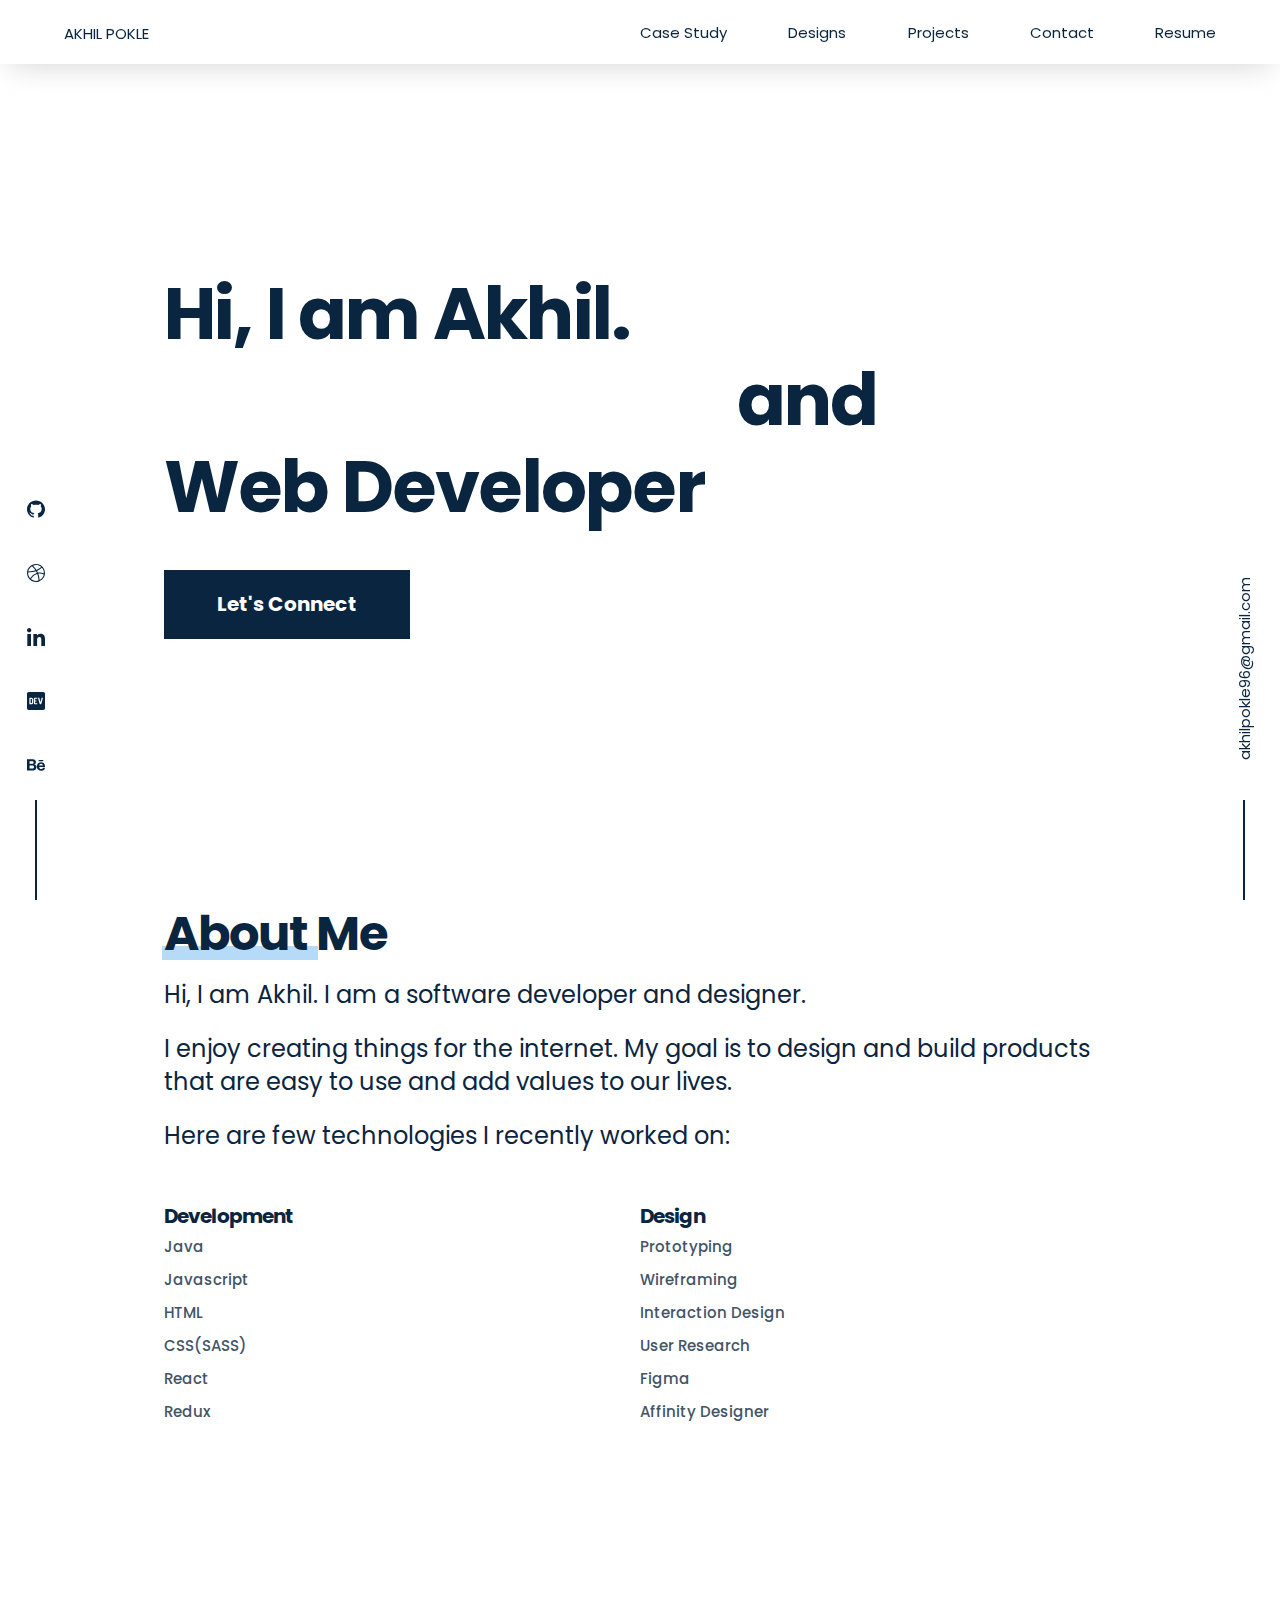
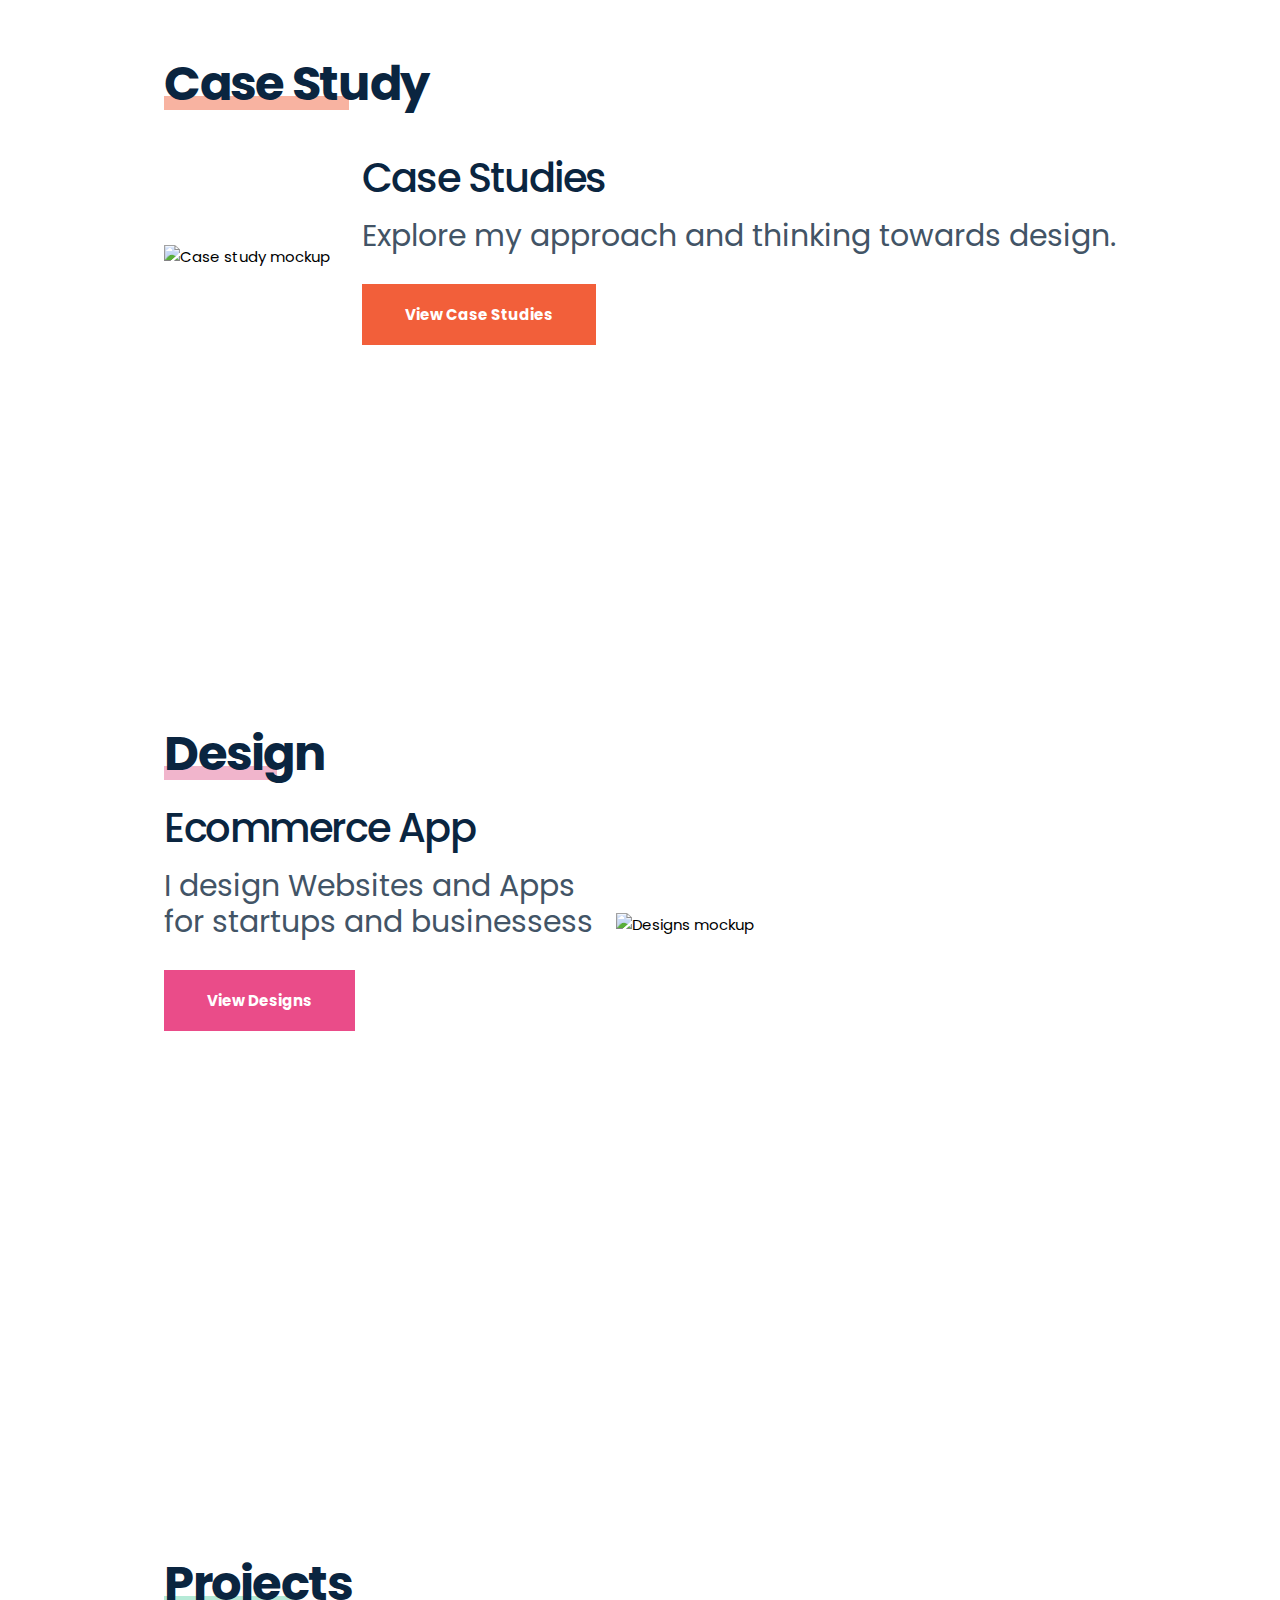
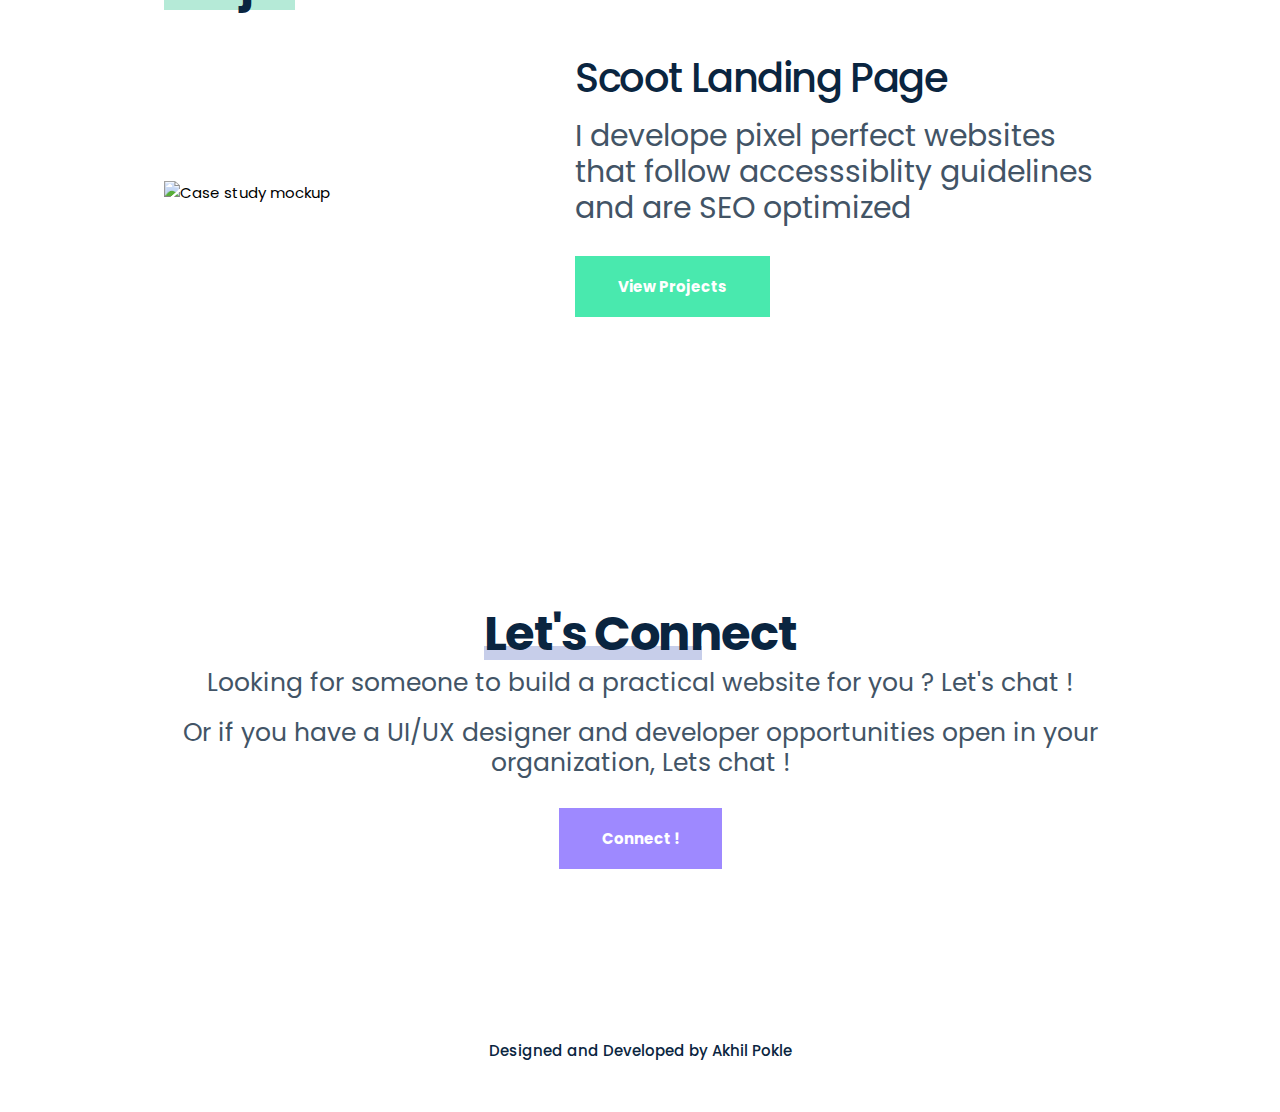
==== commit d2f8db82: "v3.0 hypocam 9.4" ====
--- a/index.html
+++ b/index.html
@@ -4,6 +4,7 @@
     <meta charset="UTF-8">
     <meta name="viewport" content="width=device-width, initial-scale=1.0">
     <title>Akhil Pokle | Digital Designer and Web Developer</title>
+    <link rel="icon" href="./images/icon.jpg" type=""image/jpg" sizes="16x16">
     <meta name="description" content="FrontEnd Developer | Web Designer | Web Developer | UI/UX Designer. Akhil Pokle is a freelance web designer and developer, he will design and develope websites for your startups and businesses">
     <meta name="robots" content="index,follow" >   
     <link rel="stylesheet" href="./styles/style.css">
@@ -15,11 +16,11 @@
             <div role="navigation" class="container">
                 <div class="logo" role="contentinfo" aria-roledescription="logo"><a href="./index.html">AKHIL POKLE</a></div>
                 <ul class="nav__items">
-                    <li><a class="nav_item" aria-label="Link to case study" href="#casestudy">Case Study</a></li>
+                    <li><a class="nav_item" aria-label="Link to case study" href="./case study/casestudy.html">Case Study</a></li>
                     <li><a target="_blank" class="nav_item" aria-label="Link to designs" href="https://dribbble.com/akhilpokle">Designs</a></li>
                     <li><a class="nav_item" aria-label="Link to projects" href="#projects">Projects</a></li>
                     <li><a class="nav_item" aria-label="Link to contact information" href="#contact">Contact</a></li>
-                    <li><a class="nav_item" aria-label="Link to resume" href="./resume.pdf">Resume</a></li>
+                    <li><a class="nav_item" target="_blank" id="resume" aria-label="Link to resume" href="akhilpokleresume.pdf">Resume</a></li>
                 </ul>
             </div>
             <div  class="mobile">
@@ -35,7 +36,7 @@
                     <li><a target="_blank" class="mobile__nav_item" aria-label="Link to designs" href="https://dribbble.com/akhilpokle">Designs</a></li>
                     <li><a class="mobile__nav_item" aria-label="Link to projects" href="#projects">Projects</a></li>
                     <li><a class="mobile__nav_item" aria-label="Link to contact information" href="#contact">Contact</a></li>
-                    <li><a class="mobile__nav_item" aria-label="Link to resume" href="resume.pdf">Resume</a></li>
+                    <li><a class="nav_item" target="_blank" id="resume" aria-label="Link to resume" href="akhilpokleresume.pdf">Resume</a></li>
                 </ul>
             </div>
         </nav>
@@ -94,9 +95,9 @@
             <div class="case__study__details">
                 <img src="./images/Artboard 1.png" alt="Case study mockup">
                 <div role="contentinfo" class="case__study__about">
-                    <h3 class="t-h3">PetMe Case Study</h3>
-                    <p class="t-p">PetMe is a concept app that connect people with therapy dogs</p>
-                    <a class="btn btn-orange" href="./case study/petMe/index.html">View Case Study</a>
+                    <h3 class="t-h3">Case Studies</h3>
+                    <p class="t-p">Explore my approach and thinking towards design.</p>
+                    <a class="btn btn-orange" href="./case study/casestudy.html">View Case Studies</a>
                 </div>
             </div>
         </div>
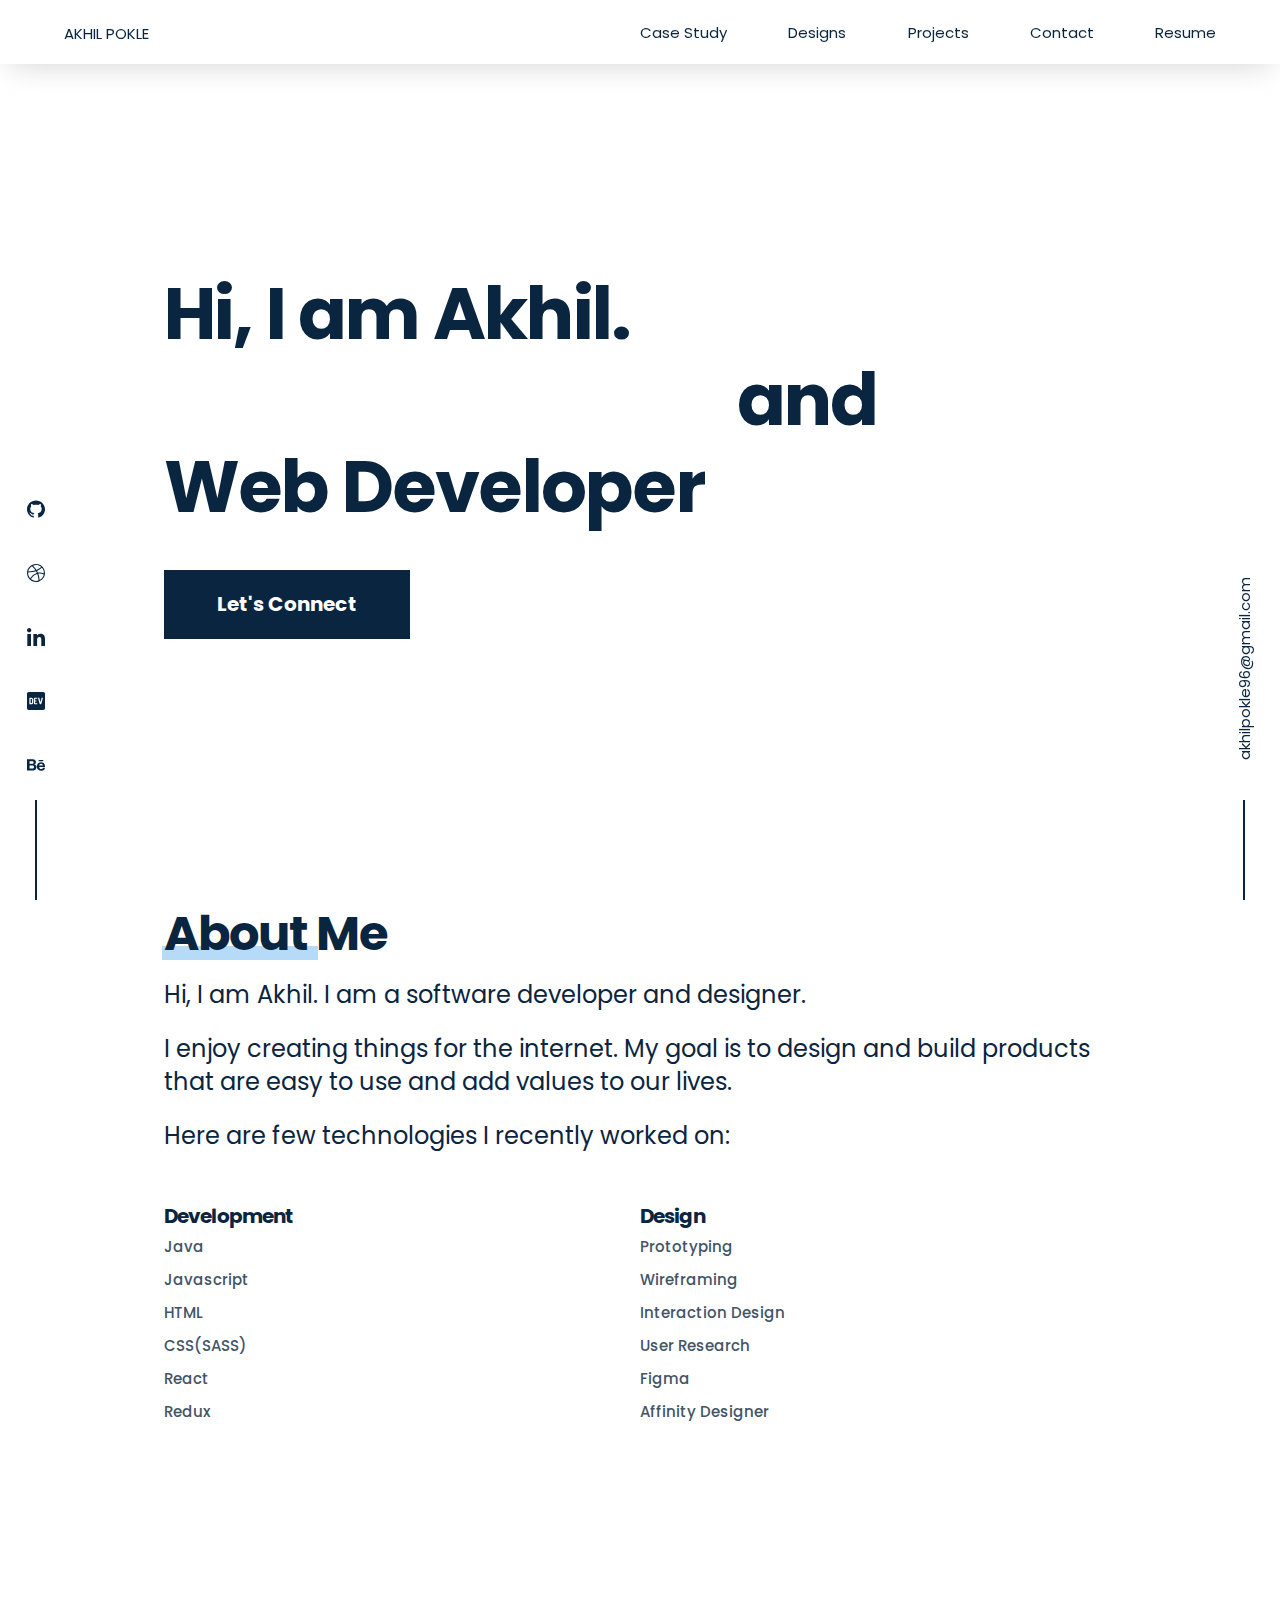
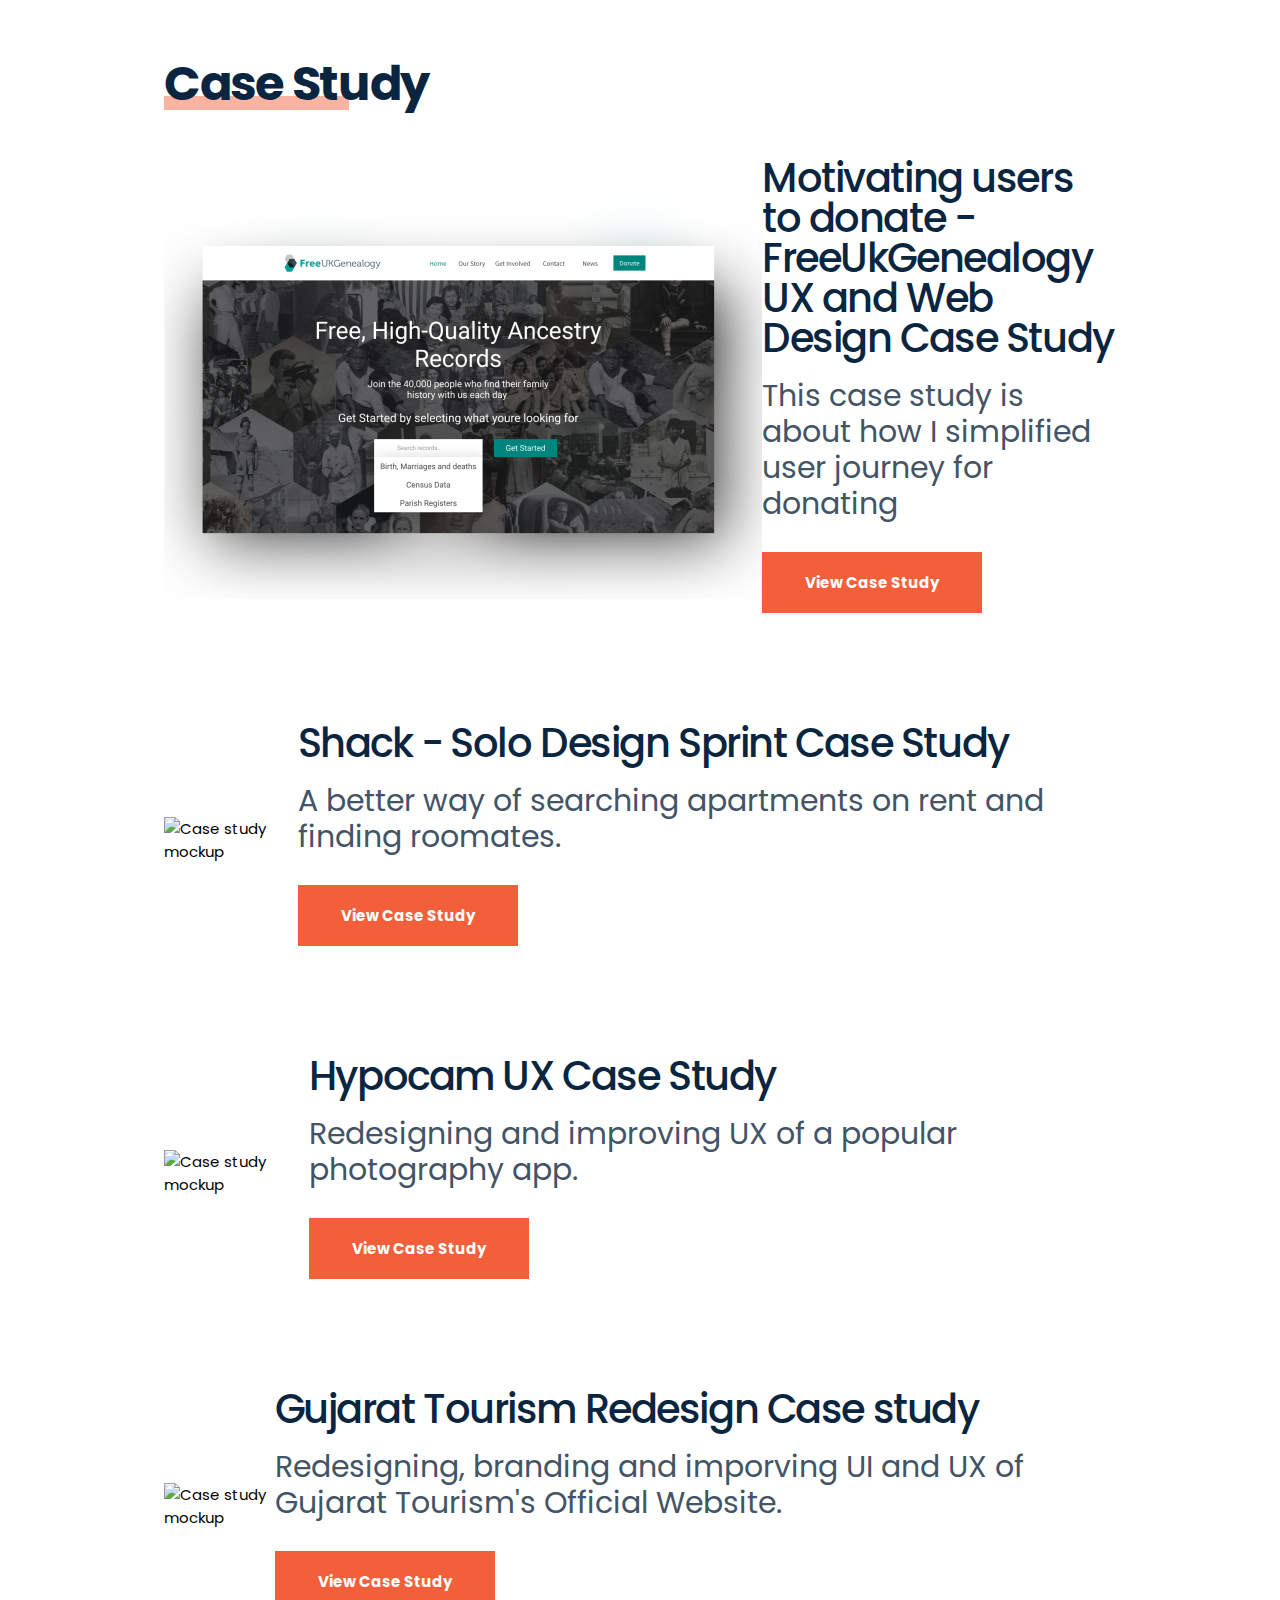
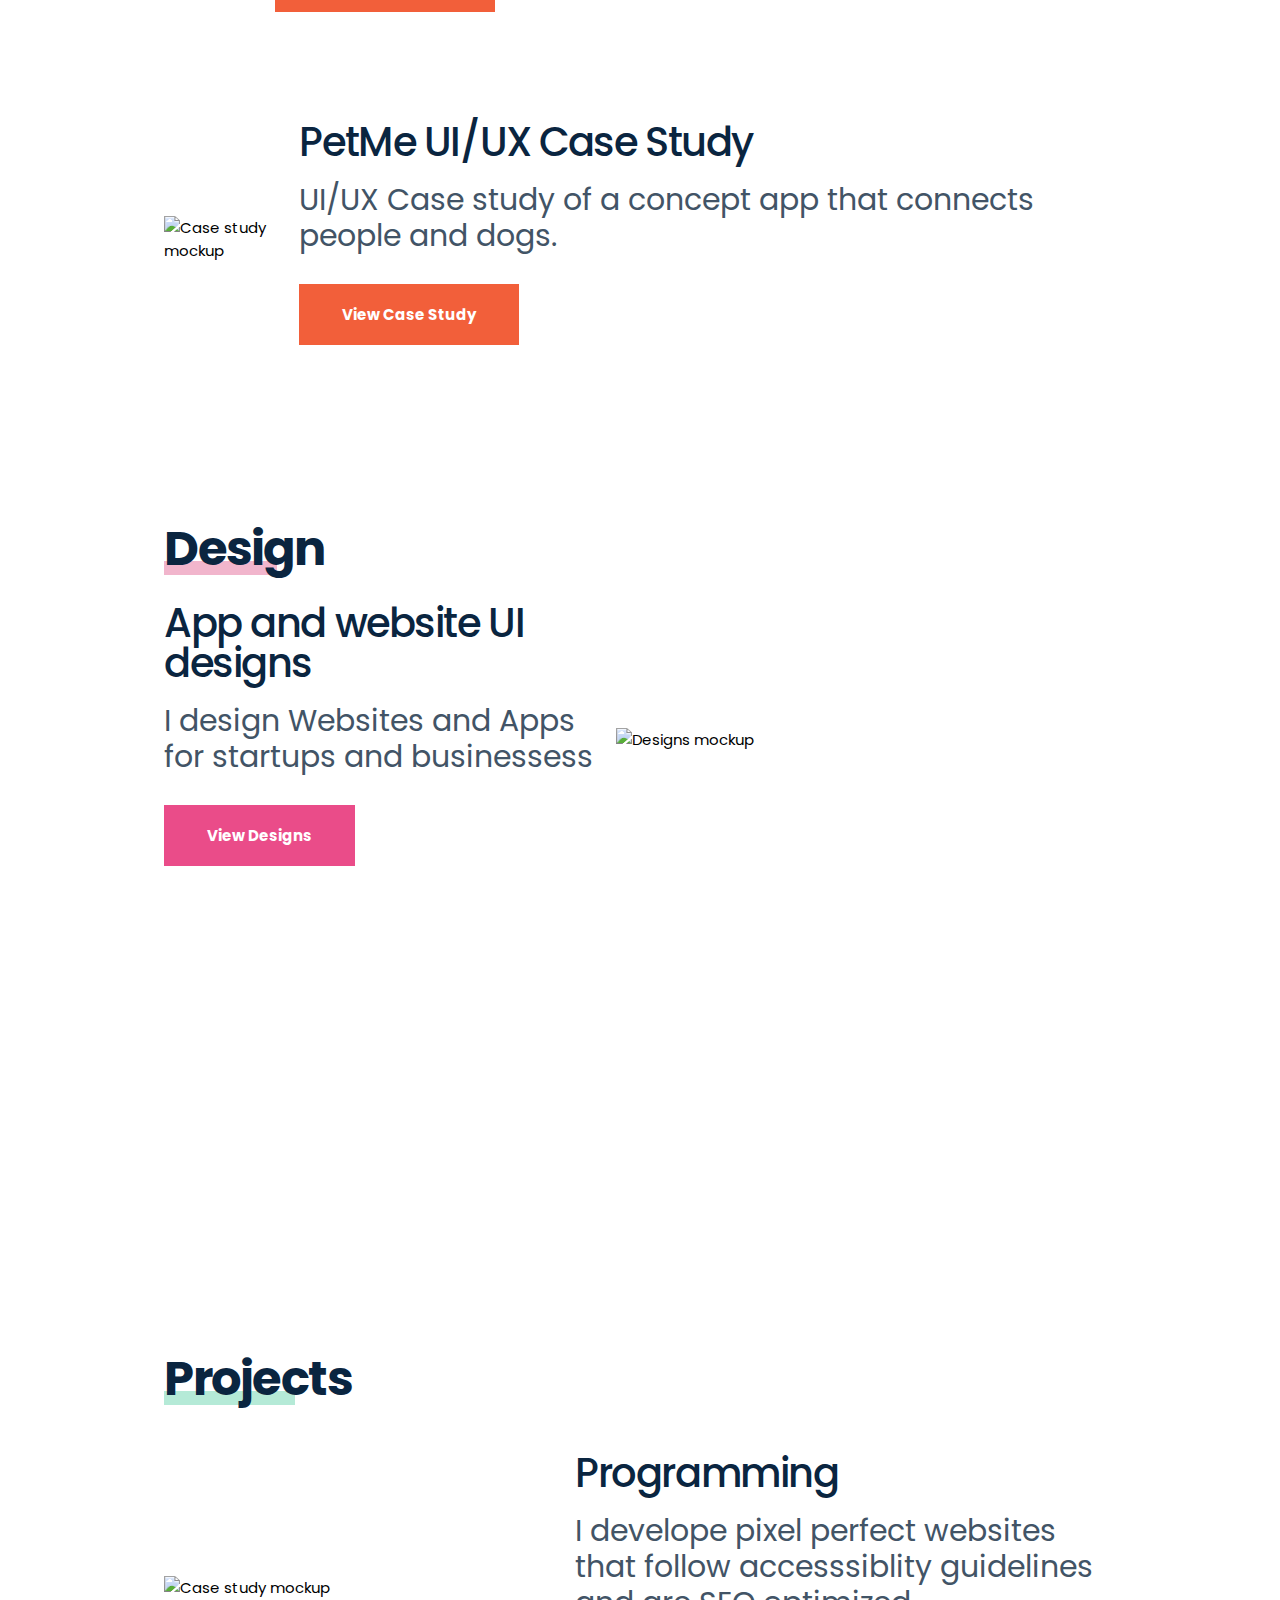
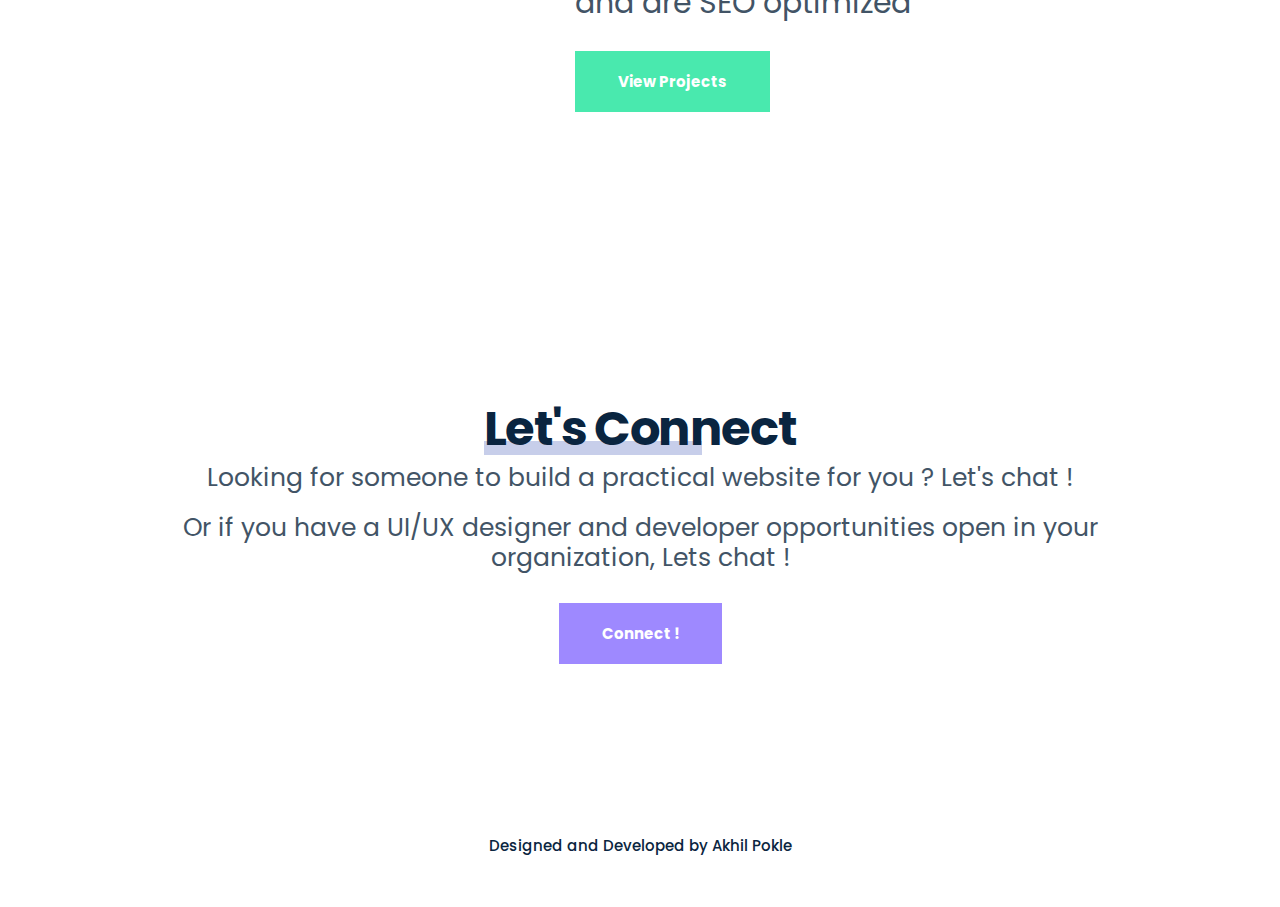
==== commit 355a1a01: "trial-7" ====
--- a/index.html
+++ b/index.html
@@ -42,7 +42,7 @@
         </nav>
     </header>
     <main>
-
+    <!--YOOOOOO-->
         <section class="hero">
             <div role="heading" class="hero__container">
                 <div>
@@ -93,11 +93,43 @@
                 <h2 class="t-h2"> Case Study</h2>
             </div>
             <div class="case__study__details">
+                <img src="./images/Group 131.png" alt="Case study mockup">
+                <div role="contentinfo" class="case__study__about">
+                    <h3 class="t-h3">Motivating users to donate - FreeUkGenealogy UX and Web Design Case Study</h3>
+                    <p class="t-p">This case study is about how I simplified user journey for donating </p>
+                    <a class="btn btn-orange" target="_blank" href="https://www.notion.so/Motivating-users-to-donate-FreeUKGenealogy-Redesign-Case-Study-759aac67d7c1450ba6ae8f31b36c5ceb">View Case Study</a>
+                </div>
+            </div>
+            <div class="case__study__details">
+                <img src="./images/ere.png" alt="Case study mockup">
+                <div role="contentinfo" class="case__study__about">
+                    <h3 class="t-h3">Shack - Solo Design Sprint Case Study</h3>
+                    <p class="t-p">A better way of searching apartments on rent and finding roomates.</p>
+                    <a class="btn btn-orange" target="_blank" href="https://www.notion.so/Shack-A-better-way-for-finding-roommates-Design-Sprint-Case-Study-035724108dd94aef90ed0e4288f17e64">View Case Study</a>
+                </div>
+            </div>
+            <div class="case__study__details">
+                <img src="./images/Group 6.png" alt="Case study mockup">
+                <div role="contentinfo" class="case__study__about">
+                    <h3 class="t-h3">Hypocam UX Case Study</h3>
+                    <p class="t-p">Redesigning and improving UX of a popular photography app.</p>
+                    <a class="btn btn-orange" href="./case study/hypocam/index.html">View Case Study</a>
+                </div>
+            </div>
+            <div class="case__study__details">
+                <img src="./images/Group 5.png" alt="Case study mockup">
+                <div role="contentinfo" class="case__study__about">
+                    <h3 class="t-h3">Gujarat Tourism Redesign Case study</h3>
+                    <p class="t-p">Redesigning, branding and imporving UI and UX of Gujarat Tourism's Official Website.</p>
+                    <a class="btn btn-orange" href="./case study/gujaratTourism/index.html">View Case Study</a>
+                </div>
+            </div>
+            <div class="case__study__details">
                 <img src="./images/Artboard 1.png" alt="Case study mockup">
                 <div role="contentinfo" class="case__study__about">
-                    <h3 class="t-h3">Case Studies</h3>
-                    <p class="t-p">Explore my approach and thinking towards design.</p>
-                    <a class="btn btn-orange" href="./case study/casestudy.html">View Case Studies</a>
+                    <h3 class="t-h3">PetMe UI/UX Case Study</h3>
+                    <p class="t-p">UI/UX Case study of a concept app that connects people and dogs.</p>
+                    <a class="btn btn-orange" href="./case study/petMe/index.html">View Case Study</a>
                 </div>
             </div>
         </div>
@@ -109,7 +141,7 @@
             </div>
             <div class="design__details">
                 <div role="contentinfo" class="design__about">
-                    <h3 class="t-h3">Ecommerce App</h3>
+                    <h3 class="t-h3">App and website UI designs</h3>
                     <p class="t-p">I design Websites and Apps for startups and businessess</p>
                     <a class="btn btn-orange" href="./case study/petMe/index.html">View Designs</a>
                 </div>
@@ -125,7 +157,7 @@
             <div class="projects__details">
                 <img src="./images/scoot.jpg" alt="Case study mockup">
                 <div role="contentinfo" class="projects__about">
-                    <h3 class="t-h3">Scoot Landing Page</h3>
+                    <h3 class="t-h3">Programming</h3>
                     <p class="t-p">I develope pixel perfect websites that follow accesssiblity guidelines and are SEO optimized</p>
                     <a class="btn btn-orange" href="./projects.html">View Projects</a>
                 </div>
